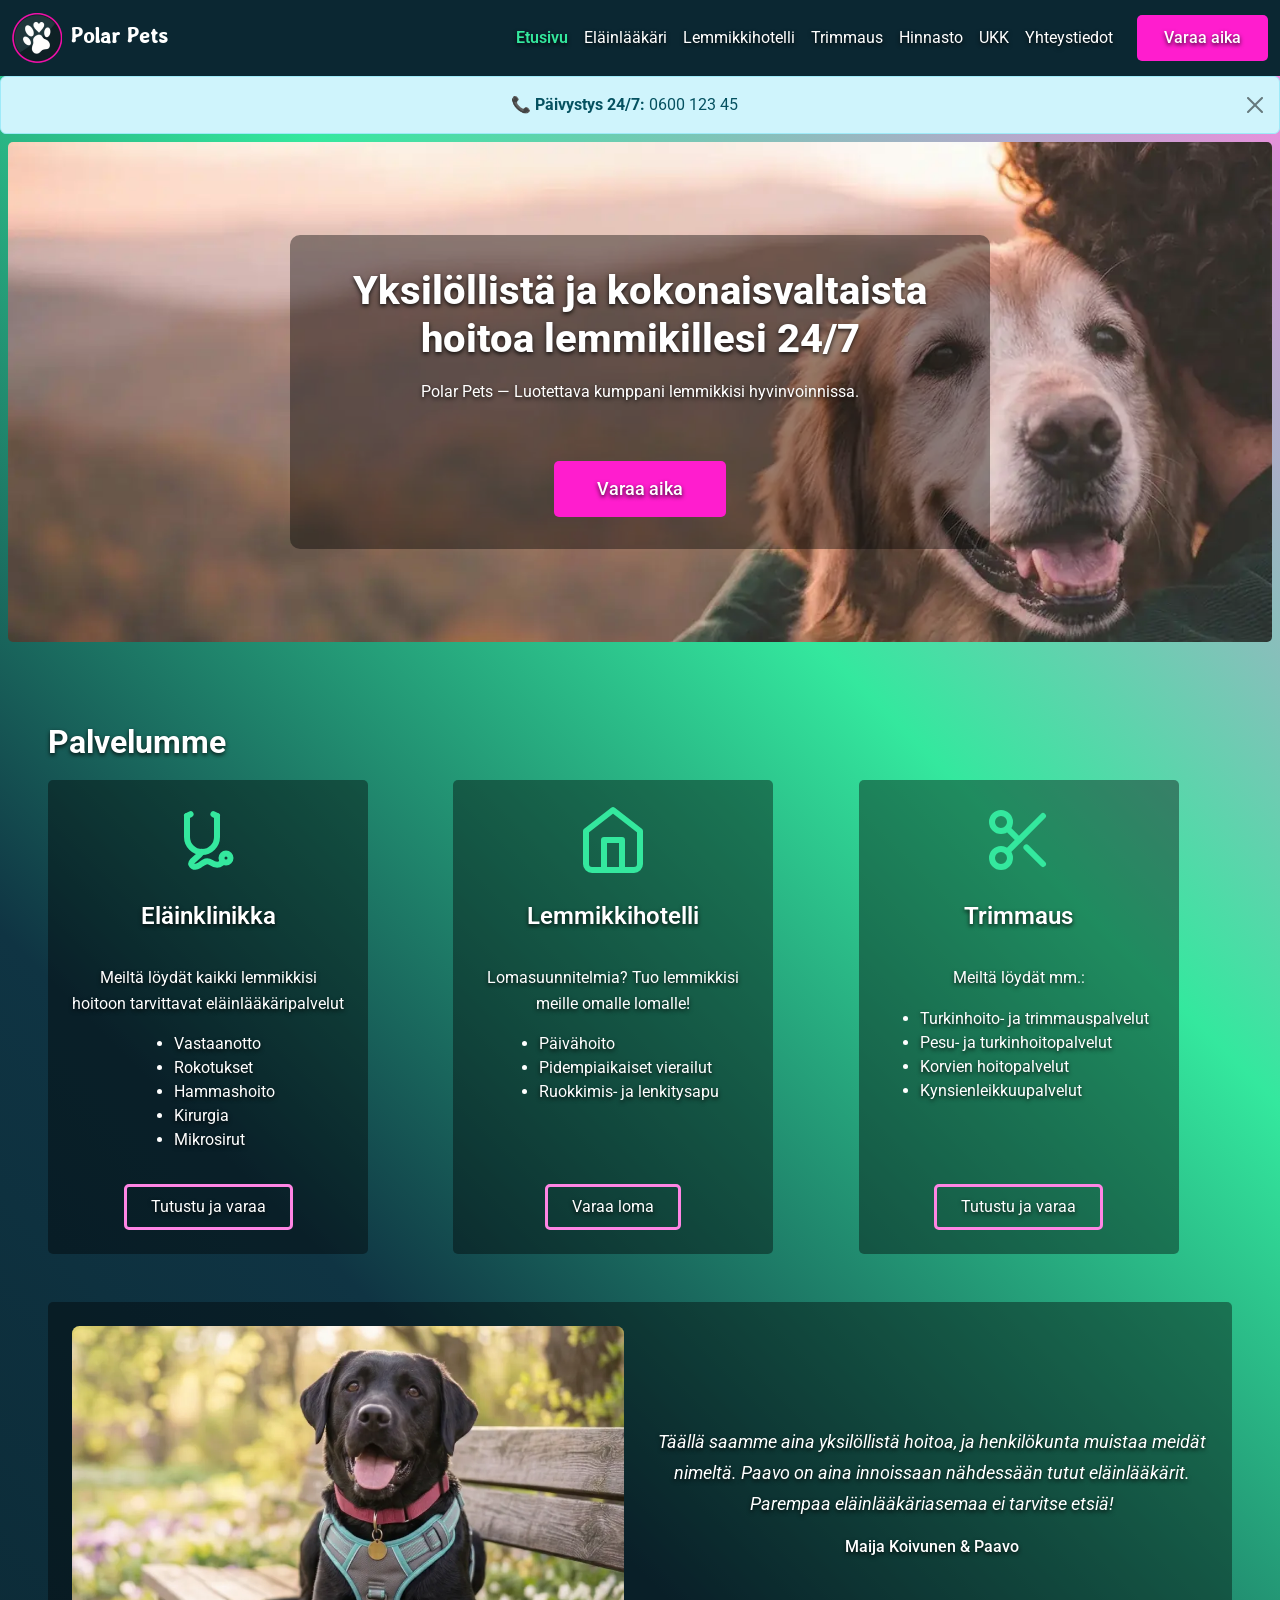
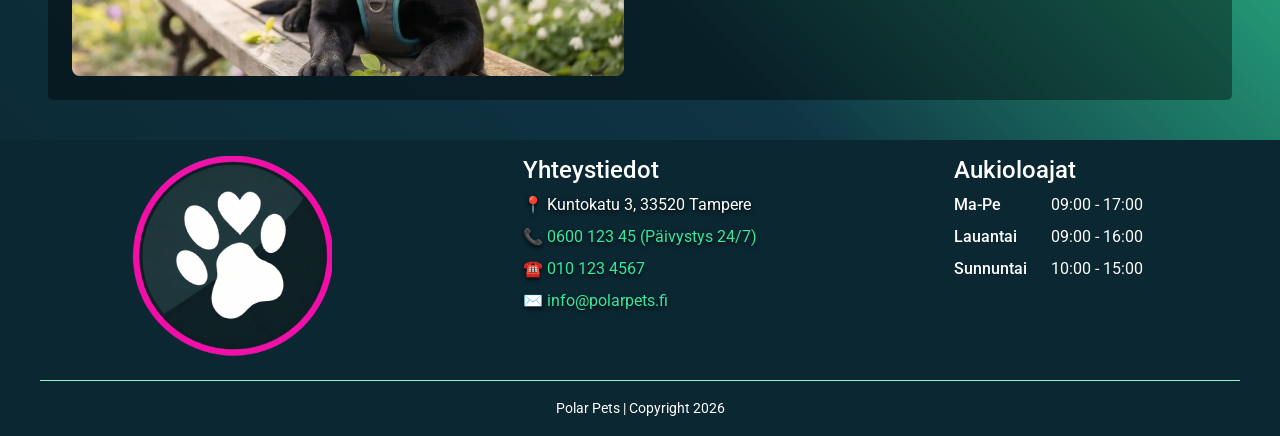
==== index.html @ c294c2eb "Logon huomioiva nav & isompi hero" ====
<!DOCTYPE html>
<html lang="fi">
<head>
    <meta charset="UTF-8">
    <meta name="viewport" content="width=device-width, initial-scale=1.0">
    <title>Polar Pets - Eläinklinikka ja -hoitola</title>
    <meta name="description" content="Polar Pets on eläinklinikka ja hoitola, joka tarjoaa 
    eläinlääkäripalveluja, lemmikkihotellin ja trimmauspalvelut. Meillä paras ystäväsi on hyvissä käsissä.">
    <link rel="icon" type="image/svg+xml" href="icons/favicon-32x32.png">
    <link rel="preconnect" href="https://fonts.googleapis.com">
    <link rel="preconnect" href="https://fonts.gstatic.com" crossorigin>
    <link href="https://fonts.googleapis.com/css2?family=Stylish&display=swap" rel="stylesheet">
    <link href="https://fonts.googleapis.com/css2?family=Roboto:ital,wght@0,100..900;1,100..900&display=swap" rel="stylesheet">
    <link href="https://cdn.jsdelivr.net/npm/bootstrap@5.3.8/dist/css/bootstrap.min.css"
        rel="stylesheet">
    <link rel="stylesheet" href="css/styles.css">
</head>
<body>
    
    <header class="bootstrap-zone">
        <nav class="navbar navbar-expand-lg navbar-dark">
            <div class="container-fluid">
                <a class="navbar-brand" href="index.html"><img src="images/polarlogo_100px.png" alt="Polar Pets pyöreä tassulogo.">Polar Pets</a>
                <a href="html/ajanvaraus.html" class="btn btn-primary d-lg-none ms-auto me-2">Varaa aika</a>
                <button class="navbar-toggler" type="button" data-bs-toggle="collapse" 
                        data-bs-target="#navbarNav" aria-controls="navbarNav" 
                        aria-expanded="false" aria-label="Toggle navigation">
                    <span class="navbar-toggler-icon"></span>
                </button>
                <div class="collapse navbar-collapse" id="navbarNav">
                    <ul class="navbar-nav ms-auto">
                        <li class="nav-item"><a class="nav-link active" href="index.html">Etusivu</a></li>
                        <li class="nav-item"><a class="nav-link" href="html/elainlaakari.html">Eläinlääkäri</a></li>
                        <li class="nav-item"><a class="nav-link" href="html/lemmikkihotelli.html">Lemmikkihotelli</a></li>
                        <li class="nav-item"><a class="nav-link" href="html/trimmaus.html">Trimmaus</a></li>
                        <li class="nav-item"><a class="nav-link" href="html/hinnasto.html">Hinnasto</a></li>
                        <li class="nav-item"><a class="nav-link" href="html/ukk.html">UKK</a></li>
                        <li class="nav-item"><a class="nav-link" href="html/yhteystiedot.html">Yhteystiedot</a></li>
                    </ul>
                </div>
                <a href="html/ajanvaraus.html" class="btn-primary d-none d-lg-inline-block ms-3">Varaa aika</a>
            </div>
        </nav>
        <div class="alert alert-info alert-dismissible fade show m-0 text-center" role="alert">
            <strong>📞 Päivystys 24/7:</strong> 0600 123 45<button type="button" class="btn-close" data-bs-dismiss="alert" aria-label="Close"></button>
        </div>
    </header>

    <div class="site-grid">
        <main class="content-area">

            <section class="hero-section">
                <div class="hero">
                    <img src="images/Etusivu_hero2.webp" alt="Ihminen halaamassa vanhaa kultaistanoutajaa. Taustalla on kukkulainen metsämaisema.">
                    <div class="hero-text">
                        <h1>Yksilöllistä ja kokonais&shy;valtaista hoitoa lemmikillesi 24/7</h1>
                        <p>Polar Pets — Luotettava kumppani lemmikkisi hyvinvoinnissa.</p>
                        <a href="html/ajanvaraus.html" class="btn-primary">Varaa aika</a>
                    </div>    
                </div>
            </section>
            

                <section class="content-box">
                    <h2>Palvelumme</h2>
                    <div class="layout-three">
                        <div class="index-card">
                            <svg class="icon" aria-hidden="true" viewBox="0 0 24 24" 
                            fill="none" stroke="currentColor" stroke-width="2" 
                            stroke-linecap="round" stroke-linejoin="round">
                            <path d="M5 4v7a5 5 0 0 0 10 0V4"/>
                            <line x1="5" y1="4" x2="6.2" y2="3.4"/>
                            <line x1="15" y1="4" x2="13.8" y2="3.4"/>
                            <path d="M10 16c-1.5 2-3 2.5-3.5 3.5s1 2 2.5 1 2.5-2 4-1 2.5 1 3.5.2"/>
                            <circle cx="18" cy="18" r="1.5"/>
                            </svg>
                            <h3>Eläinklinikka</h3>
                            <p>Meiltä löydät kaikki lemmikkisi hoitoon tarvittavat eläinlääkäripalvelut</p>
                                <ul>
                                    <li>Vastaanotto</li>
                                    <li>Rokotukset</li>
                                    <li>Hammashoito</li>
                                    <li>Kirurgia</li>
                                    <li>Mikrosirut</li>
                                </ul>
                            <a href="html/elainlaakari.html" class="btn-secondary">Tutustu ja varaa</a>
                        </div>

                        <div class="index-card">
                            <svg class="icon" aria-hidden="true" viewBox="0 0 24 24" 
                            fill="none" stroke="currentColor" stroke-width="2" 
                            stroke-linecap="round" stroke-linejoin="round" 
                            class="feather feather-home">
                            <path d="M3 9l9-7 9 7v11a2 2 0 0 1-2 2H5a2 2 0 0 1-2-2z"></path>
                            <polyline points="9 22 9 12 15 12 15 22"></polyline>
                            </svg>
                            <h3>Lemmikkihotelli</h3>
                            <p>Lomasuunnitelmia? Tuo lemmikkisi meille omalle lomalle!</p>
                                <ul>
                                    <li>Päivähoito</li>
                                    <li>Pidempiaikaiset vierailut</li>
                                    <li>Ruokkimis- ja lenkitysapu</li>
                                </ul>
                            <a href="html/lemmikkihotelli.html" class="btn-secondary">Varaa loma</a>
                        </div>

                        <div class="index-card">
                            <svg class="icon" aria-hidden="true" viewBox="0 0 24 24" 
                            fill="none" stroke="currentColor" stroke-width="2" 
                            stroke-linecap="round" stroke-linejoin="round" 
                            class="feather feather-scissors">
                            <circle cx="6" cy="6" r="3"></circle>
                            <circle cx="6" cy="18" r="3"></circle>
                            <line x1="20" y1="4" x2="8.12" y2="15.88"></line>
                            <line x1="14.47" y1="14.48" x2="20" y2="20"></line>
                            <line x1="8.12" y1="8.12" x2="12" y2="12"></line>
                            </svg>
                            <h3>Trimmaus</h3>
                            <p>Meiltä löydät mm.:</p>
                                <ul>
                                    <li>Turkinhoito- ja trimmauspalvelut</li>
                                    <li>Pesu- ja turkinhoitopalvelut</li>
                                    <li>Korvien hoitopalvelut</li>
                                    <li>Kynsienleikkuupalvelut</li>
                                </ul>
                            <a href="html/trimmaus.html" class="btn-secondary">Tutustu ja varaa</a>
                        </div>
                    </div>
                </section>

                <section class="testimonials">
                    <div class="testimonial-card layout-two">
                        <img src="images/Testimonial_cropped.webp" alt="">
                        <figure>
                            <blockquote>Täällä saamme aina yksilöllistä hoitoa, ja henkilökunta muistaa meidät nimeltä. Paavo 
                            on aina innoissaan nähdessään tutut eläinlääkärit. Parempaa eläinlääkäriasemaa ei tarvitse etsiä!</blockquote>
                            <figcaption>Maija Koivunen & Paavo</figcaption>
                        </figure>
                    </div>
                </section>
            
        </main>
    </div>

    <footer class="footer">
        <div class="footer-wrapper">
            <div class="footer-logo">
                <img src="images/polarlogo_200px.png" alt="Polar Pets pyöreä tassulogo">
            </div>
            <div class="footer-contact">
                <h4>Yhteystiedot</h4>
                <address>
                    <ul>
                        <li>📍 Kuntokatu 3, 33520 Tampere</li>
                        <li><a href="tel:+35860012345">📞 0600 123 45 (Päivystys 24/7)</a></li>
                        <li><a href="tel:+358101234567">☎️ 010 123 4567</a></li>
                        <li><a href="mailto:info@polarpets.fi">✉️ info@polarpets.fi</a></li>
                    </ul>
                </address>
            </div>
            <div class="footer-opening-hours">
                <h4>Aukioloajat</h4>
                    <dl>
                        <dt>Ma-Pe</dt>
                        <dd>09:00 - 17:00</dd>
                        <dt>Lauantai</dt>
                        <dd>09:00 - 16:00</dd>
                        <dt>Sunnuntai</dt>
                        <dd>10:00 - 15:00</dd>
                    </dl>
            </div>
            <div class="footer-copyright">
                <small>Polar Pets  |  Copyright 2026</small>
            </div>
        </div>
    </footer>
    <script src="https://cdn.jsdelivr.net/npm/bootstrap@5.3.8/dist/js/bootstrap.bundle.min.js"></script>
</body>
</html>
---- css/styles.css ----
/* -----------------------------------
   POLAR PETS - STYLE GUIDE
   Visual direction: Aurora-inspired, 
   professional, trustworthy
   ----------------------------------- */

/* TODO: lisää tarvittavia elementtejä tai luokkia, tarkistus, hienosäätö 
   VARMISTA: 360px kaikki pysyy kasassa! */


/* --- CSS RESET --- */
* {
    margin: 0;
    padding: 0;
    box-sizing: border-box;
}
body {
    font-family: "Roboto", Helvetica, Arial, sans-serif;
    color: var(--polar-white);
    background: linear-gradient(45deg, #0B2732 0%, #0F3443, #34E89E, #FF85E4 100%);
}
section {
    padding: 0.5rem;
    margin-bottom: 2rem;
}


/* --- CSS VARIABLES --- */
:root {
/* Color palette - Aurora inspired */
    --polar-white: #FFF;                /* Puhdas valkoinen tekstille */            
    --polar-primary: #0B2732;           /* 60% Tausta, sopii kaikkien kanssa. */
    --polar-secondary: #34E89E;         /* 30% Tausta, korostus, tekstinä primary päälle. */
    --polar-accent: #FF1DCE;            /* 10% Tausta, korostus, tekstinä primary päälle. */
/* Functional colors */
    --pets-shadow: rgba(0,0,0,0.8);     /* Varjo esim. tekstille */
    --pets-s-shadow: rgba(0,0,0,0.6);   /* Pehmeä varjo esim. hinnastoon */
    --pets-mask: rgba(0,0,0,0.4);       /* Pohja tekstille */
    --pets-s-glow: #91F3CA ;            /* Hienovarainen muutos, hover/activ/etc. */
    --pets-a-glow: #FF85E4 ;            /* Hienovarainen muutos, hover/activ/etc. */
}


/* --- TYPOGRAPHY --- Headings - Roboto ExtraBold/Bold/Medium for hierarchy */
h1, h2, h3, p, ul, li {
    text-shadow: 0 2px 4px var(--pets-shadow);
}
h1 {
    font-weight: 800;       /* ExtraBold */
    font-size: 2.5rem;      /* 40px */
    line-height: 1.2;
    margin-bottom: 1rem;
}
h2 {
    font-weight: 700;       /* Bold */
    font-size: 2rem;        /* 32px */
    line-height: 1.3;
    margin-top: 2rem;
    margin-bottom: 1rem;
}
h3 {
    font-weight: 600;       /* Medium */
    font-size: 1.5rem;      /* 24px */
    line-height: 1.4;
    margin-bottom: 0.5rem;
}
/* Body text - Roboto Regular for readability */
p {
    font-weight: 400;       /* Regular */
    font-size: 1rem;        /* 16px */
    line-height: 1.6;
    margin-bottom: 1rem;
}

ul {
    margin-bottom: 2rem;
}
a {
    color: var(--polar-secondary);
    text-decoration: none;
}


/* --- NAVBAR --- Ylikirjoitettu bootstrap */
header {
    position: sticky;
    top: 0;
    z-index: 1000;
}

.navbar {
    background-color: var(--polar-primary);
    position: relative;
}
/*.navbar::after {
    content: "";
    position: absolute;
    bottom: 0;
    left: 0;
    right: 0;
    height: 3px;
    background: linear-gradient(90deg, var(--polar-secondary) 0%, var(--pets-a-glow) 100%);
}*/
.navbar-brand {
    font-family: "Stylish", Helvetica, Arial, sans-serif;
    font-size: 1.5rem;
    font-weight: 600;
    font-style: normal;
    color: var(--polar-white) !important;
}
.navbar-brand img {
    height: 50px;
    width: auto;
    margin-right: 0.5rem;
}
.navbar-nav .nav-link {
    color: var(--polar-white) !important;
    transition: color 0.3s ease;
}
.navbar-nav .nav-link.active {
    color: var(--polar-secondary) !important;
    font-weight: 600;
}
.navbar-nav .nav-link:hover,
.navbar-nav .nav-link:focus {
    color: var(--pets-s-glow) !important;
}


/* --- UKK --- Ylikirjoitettu ja täydennetty bootstrap */
.accordion {
    margin-bottom: 3rem;
}
.accordion-item {
    background-color: transparent;
    border: none;
    margin-bottom: 0.5rem;
    max-width: 542px;
}
/* The clickable button/header */
.accordion-button {
    background: var(--pets-mask);
    color: var(--polar-white) !important;
    font-weight: 500;
    font-size: 1.125rem;
    padding: 1.25rem 3rem 1.25rem 1.5rem;
    border: none;
    border-radius: 5px;
    box-shadow: none !important;
    transition: all 0.3s ease;
}
.accordion-button.collapsed:hover {
    box-shadow: 0 0 15px var(--polar-secondary), 0 0 30px var(--pets-s-glow) !important;
}
.accordion-button:not(.collapsed) {
    background: var(--pets-mask);
    color: var(--polar-secondary) !important;
    border-radius: 5px 5px 0 0;
}
/* The arrow icon */
.accordion-button::after {
    filter: brightness(0) invert(1);
    transition: transform 0.3s ease;
}
.accordion-button:not(.collapsed)::after {
    filter: brightness(0) saturate(100%) invert(85%) sepia(35%) saturate(2061%) hue-rotate(100deg) brightness(96%) contrast(92%);  /* Makes arrow secondary color when open */
}
.accordion-body {
    background: var(--pets-mask);
    text-shadow: 0 2px 4px var(--pets-shadow);
    padding: 1.5rem;
    border-radius: 0 0 5px 5px;
    color: var(--polar-white);
    font-size: 1rem;
    line-height: 1.6;
}
.accordion-header {
    margin-top: 0 !important;
    margin-bottom: 0 !important;
}


/* --- BUTTONS --- */
.btn-primary,
.btn-secondary {
    display: inline-block;
    color: var(--polar-white);
    text-shadow: 0 2px 4px var(--pets-shadow);
    padding: 0.5rem 1.5rem;
    border-radius: 5px;
    cursor: pointer;
    width: fit-content;
}

/* Käytä CTA:han (Varaa aika) */
.btn-primary {
    background-color: var(--polar-accent);
    border: 3px solid transparent;
    font-weight: 500;
    transition: background-color 0.3s ease;
}
.btn-primary:hover,
.btn-primary:focus {
    background-color: var(--polar-accent);
    border: 3px solid var(--pets-a-glow);
    box-shadow: 0 0 15px var(--pets-a-glow), 0 0 30px var(--pets-a-glow);
}

/* Käytä toissijaisiin asioihin (Lue lisää, tms.) */
.btn-secondary {
    background-color: transparent;
    border: 3px solid var(--pets-a-glow);
    font-weight: 400;
    transition: all 0.3s ease;
}
.btn-secondary:hover,
.btn-secondary:focus {
    background-color: var(--polar-accent);
    box-shadow: 0 0 15px var(--pets-a-glow), 0 0 30px var(--pets-a-glow);
}


/* --- CARDS & INFO-BOX --- */
.service-card,
.index-card,
.testimonial-card,
.info-box {
    background: var(--pets-mask);
    border-radius: 5px;
    padding: 1.5rem;
}

.icon {
    height: 72px;
    width: auto;
    color: var(--polar-secondary);
}

/* Käytä: palveluiden esittely, henkilöprofiilit, käyttäjien suositukset, yms. */
.service-card {
    margin-bottom: 1.5rem;
    break-inside: avoid;                    /* Prevents card from splitting across columns */
    display: inline-block;
    width: 100%;
}
.service-card:hover,
.service-card:focus {
    box-shadow: 0 0 15px var(--pets-s-glow), 0 0 30px var(--pets-s-glow);
}

/* Käytä vain kotisivulla */
.index-card {
    max-width: 320px;
    display: flex;
    flex-direction: column;
    align-items: center;
    transition: all 0.3s ease;
}
.index-card:hover,
.index-card:focus {
    transform: scale(1.025);
    box-shadow: 0 0 15px var(--polar-secondary), 0 0 30px var(--pets-s-glow);    
}
.index-card h3 {
    text-align: center;
    padding: 1.5rem;
}
.index-card p {
    text-align: center;
}
.index-card .btn-primary,
.index-card .btn-secondary {
    margin-top: auto;
}

.testimonial-card {
    display: flex;
    flex-direction: column;
    align-items: center;
}
.testimonial-card img {
    width: 100%;
    height: clamp(200px, 30vw, 350px);
    object-fit: cover;
    border-radius: 7.5px;
}
.testimonial-card blockquote {
    font-size: 1.125rem;
    font-style: italic;
    text-shadow: 0 2px 4px var(--pets-shadow);
    line-height: 1.7;
    text-align: center;
    position: relative;
}
.testimonial-card figcaption {
    font-size: 1rem;
    font-weight: 500;
    text-shadow: 0 2px 4px var(--pets-shadow);
    text-align: center;
    margin-top: 0.5rem;
}

/* Vaihtoehto kortille. Korostettu tieto, aukioloajat, päivystystiedot, yms. */
.info-box {
    border-left: 4px solid var(--pets-a-glow);
    margin-bottom: 3rem;
    max-width: 600px;
}
.info-box p {
    margin-bottom: auto;
}
.info-box a {
    transition: all 0.3s ease;
    display: inline-block;              /* Necessary for transform to work */
}
.info-box a:hover,
.info-box a:focus {
    transform: scale(1.1);
}
.info-box ul {
    list-style: none;
    padding: 0;
    margin: 0;
}
.info-box ul li {
    margin-bottom: 0.5rem;
}
.info-box dl {
    text-shadow: 0 2px 4px var(--pets-shadow);
    margin: 0;
    display: grid;
    grid-template-columns: auto 1fr;
    gap: 0rem 1.5rem;
}
.info-box dt {
    font-weight: 500;
    text-align: left;
}
.info-box dd {
    text-align: left;
}
.info-box iframe {
    border: 3px solid var(--pets-s-glow);
    border-radius: 7.5px;
}


/* --- FORM --- */
/* Käytä: Yhteydenottolomake, ajanvarauspyyntö. Kentät selkeät ja helppolukuiset. */
.contact-form-container {
    background-color: var(--pets-mask);
    padding: 2rem;
    border: 2px solid var(--pets-a-glow);
    border-radius: 5px;
}
.form-group {
    margin-bottom: 1.5rem;
}
.form-group label {
    display: block;
    margin-bottom: 0.5rem;
    font-weight: 500;
}
.form-input {
    background-color: rgba(255, 255, 255, 0.1);
    width: 100%;
    padding: 0.75rem;
    border: 2px solid transparent;
    border-radius: 5px;
    font-size: 1rem;
    transition: border-color 0.3s ease, background-color 0.3s ease;
}
.form-input:focus,
.form-input:hover {
    outline: none;
    border-color: var(--polar-secondary);
    background-color: rgba(255, 255, 255, 0.15);
}
textarea.form-input {
    resize: vertical;
    min-height: 120px;
}
.form-input::placeholder {
    color: rgba(255, 255, 255, 0.5);
    opacity: 1;
}
.form-input:focus::placeholder {
    color: rgba(255, 255, 255, 0.3);
}


/* --- TABLE --- Hinnastoa varten */
table {
    table-layout: fixed;
    width: 90%;
    margin-bottom: 3rem;
    border-collapse: separate;
    border-spacing: 0;
    border-radius: 5px;
    overflow: hidden;
}
thead {
    background-color: var(--pets-shadow);
}
tbody tr:nth-child(odd) {                           /* 2n+1 ("odd"=parittomat) */
    background-color: var(--pets-mask);
    text-shadow: 0 2px 4px var(--pets-shadow);
}
tbody tr:nth-child(even) {                          /* 2n+1 ("even"=parilliset) */
    background-color: var(--pets-s-shadow);
    text-shadow: 0 2px 4px var(--pets-shadow);
}
caption {
    padding: 1rem;
    background: var(--pets-s-shadow);
    color: var(--polar-white);
    font-weight: 500;
    font-size: 1rem;
    text-shadow: 0 2px 4px var(--pets-shadow);
    caption-side: top;
}
th,
td {
    vertical-align: middle;
    padding: 1rem;
}
tr :nth-child(2) {
  text-align: center;
  width: 50%;
}


/* --- FOOTER --- */
/* Käytä samaa tummaa footeria vaalealla tekstillä kaikilla sivuillamme
   MUISTA laittaa <p class="footer", että teksti toimii kuten pitää. */
.footer {
    background-color: var(--polar-primary);
    padding: 1rem;
}
.footer-wrapper {
    display: grid;
    grid-template-columns: 1fr;
    grid-template-areas:
        "logo"
        "hours"
        "contact"
        "copyright";
    gap: 1.5rem;
    max-width: 1200px;
    margin: 0 auto;
    justify-items: center;
}

@media (min-width: 600px) {
    .footer-wrapper {
        grid-template-columns: 1fr 1fr;
        grid-template-areas:
            "logo logo"
            "contact hours"
            "copyright copyright";
    }
}
@media (min-width: 992px) {
    .footer-wrapper {
        grid-template-columns: 1fr 1fr 1fr;
        grid-template-areas:
            "logo contact hours"
            "copyright copyright copyright";
    }
}

.footer-logo {
    grid-area: logo;
}
.footer-contact {
    grid-area: contact;
}
.footer-opening-hours {
    grid-area: hours;
}
.footer-copyright {
    grid-area: copyright;
    text-align: center;
    padding-top: 1rem;
    position: relative;
    width: 100%;
}
.footer-copyright::before {
    content: "";
    position: absolute;
    top: 0;
    left: 50%;
    transform: translateX(-50%);
    width: clamp(344px, 100%, 1200px);
    height: 1px;
    background-color: var(--pets-s-glow);
}

.footer h3 {
    /*margin-top: 0;*/
    margin-bottom: 1rem;
}
.footer a {
    transition: all 0.3s ease;
    display: inline-block; /* Necessary for transform to work */
}
.footer a:hover,
.footer a:focus {
    transform: scale(1.1);
}
.footer ul {
    list-style: none;
    padding: 0;
    margin: 0;
}
.footer ul li {
    margin-bottom: 0.5rem;
}
.footer dl {
    margin: 0;
    display: grid;
    grid-template-columns: auto 1fr;    /* Label takes what it needs, time fills rest */
    gap: 0rem 1.5rem;                   /* vertical horizontal */
}
.footer dt {
    font-weight: 500;
    text-align: left;
}
.footer dd {
    text-align: left;
}


/* --- SITE-WIDE GRID LAYOUTS --- */

/* Page wrapper - contains everything except navbar */
.site-grid {
    display: grid;
    grid-template-columns: 1fr;
    gap: 2rem;
    max-width: 1200px;
    margin: 0 auto;
    /*padding: 2rem;*/
}

.content-box {
    justify-items: center;
}

/* --- LAYOUT TEMPLATES --- */

/* Hero Section - Centered single column */
.hero-section {
    width: 100vw;
    margin-left: calc(50% - 50vw);
    margin-top: 0;
    margin-bottom: 2rem;
}

.hero {
    display: grid;
    grid-template-columns: 1fr;
    justify-items: center;
    text-align: center;
    gap: 1.5rem;
    padding: 2rem 1rem;
    position: relative;
    border-radius: 5px;
    overflow: hidden;
    min-height: 400px;
}

.hero img {
    width: 100%;
    height: 100%;
    object-fit: cover;
    object-position: center 30%;
    position: absolute;
    top: 0;
    left: 0;
    z-index: 1;
}
.hero-text {
    position: relative;                 /* ← Changed from absolute */
    z-index: 2;                         /* ← Sits above image */
    text-align: center;
    width: 90%;                         /* More breathing room on mobile */
    background-color: var(--pets-mask);
    padding: 1.5rem 1rem;               /* Smaller padding on mobile */
    border-radius: 10px;
    max-width: 700px;
    margin: auto;                       /* Centers it vertically and horizontally */
}
.hero-text h1 {
    font-size: clamp(1.5rem, 4vw, 2.5rem);
}
.hero-text p {
    font-size: clamp(0.9rem, 2vw, 1rem);
}
.hero-text .btn-primary {
    margin-top: 1.5rem;
    font-size: 1rem;
}

@media (min-width: 768px) {
    .hero {
        min-height: 500px;
        padding: 3rem 1rem;
    }
    .hero-text {
        width: 80%;
        padding: 2rem 1.5rem;
    }
    .hero-text .btn-primary {
        margin-top: 2.5rem;
        padding: 0.75rem 2.5rem;
        font-size: 1.1rem;
    }
}

/* Two Column */
.layout-two {
    display: grid;
    grid-template-columns: 1fr;
    gap: 2rem;
}

@media (min-width: 768px) {
    .layout-two {
        grid-template-columns: 1fr 1fr;
    }
}

/* Two Column - Masonry style */
.layout-two-masonry {
    column-count: 1;
    column-gap: 2rem;
}

@media (min-width: 768px) {
    .layout-two-masonry {
        column-count: 2;
    }
}

/* Three Column - Equal widths (service cards) */
.layout-three {
    display: grid;
    grid-template-columns: 1fr;
    gap: 2rem;
}

@media (min-width: 768px) {
    .layout-three {
        grid-template-columns: repeat(2, 1fr);
    }
}

@media (min-width: 992px) {
    .layout-three {
        grid-template-columns: repeat(3, 1fr);
    }
}

/* Four Column */
.layout-four {
    display: grid;
    grid-template-columns: 1fr;
    gap: 1.5rem;
}

@media (min-width: 460px) {
    .layout-four {
        grid-template-columns: repeat(2, 1fr);
    }
}

@media (min-width: 1200px) {
    .layout-four {
        grid-template-columns: repeat(4, 1fr);
    }
}
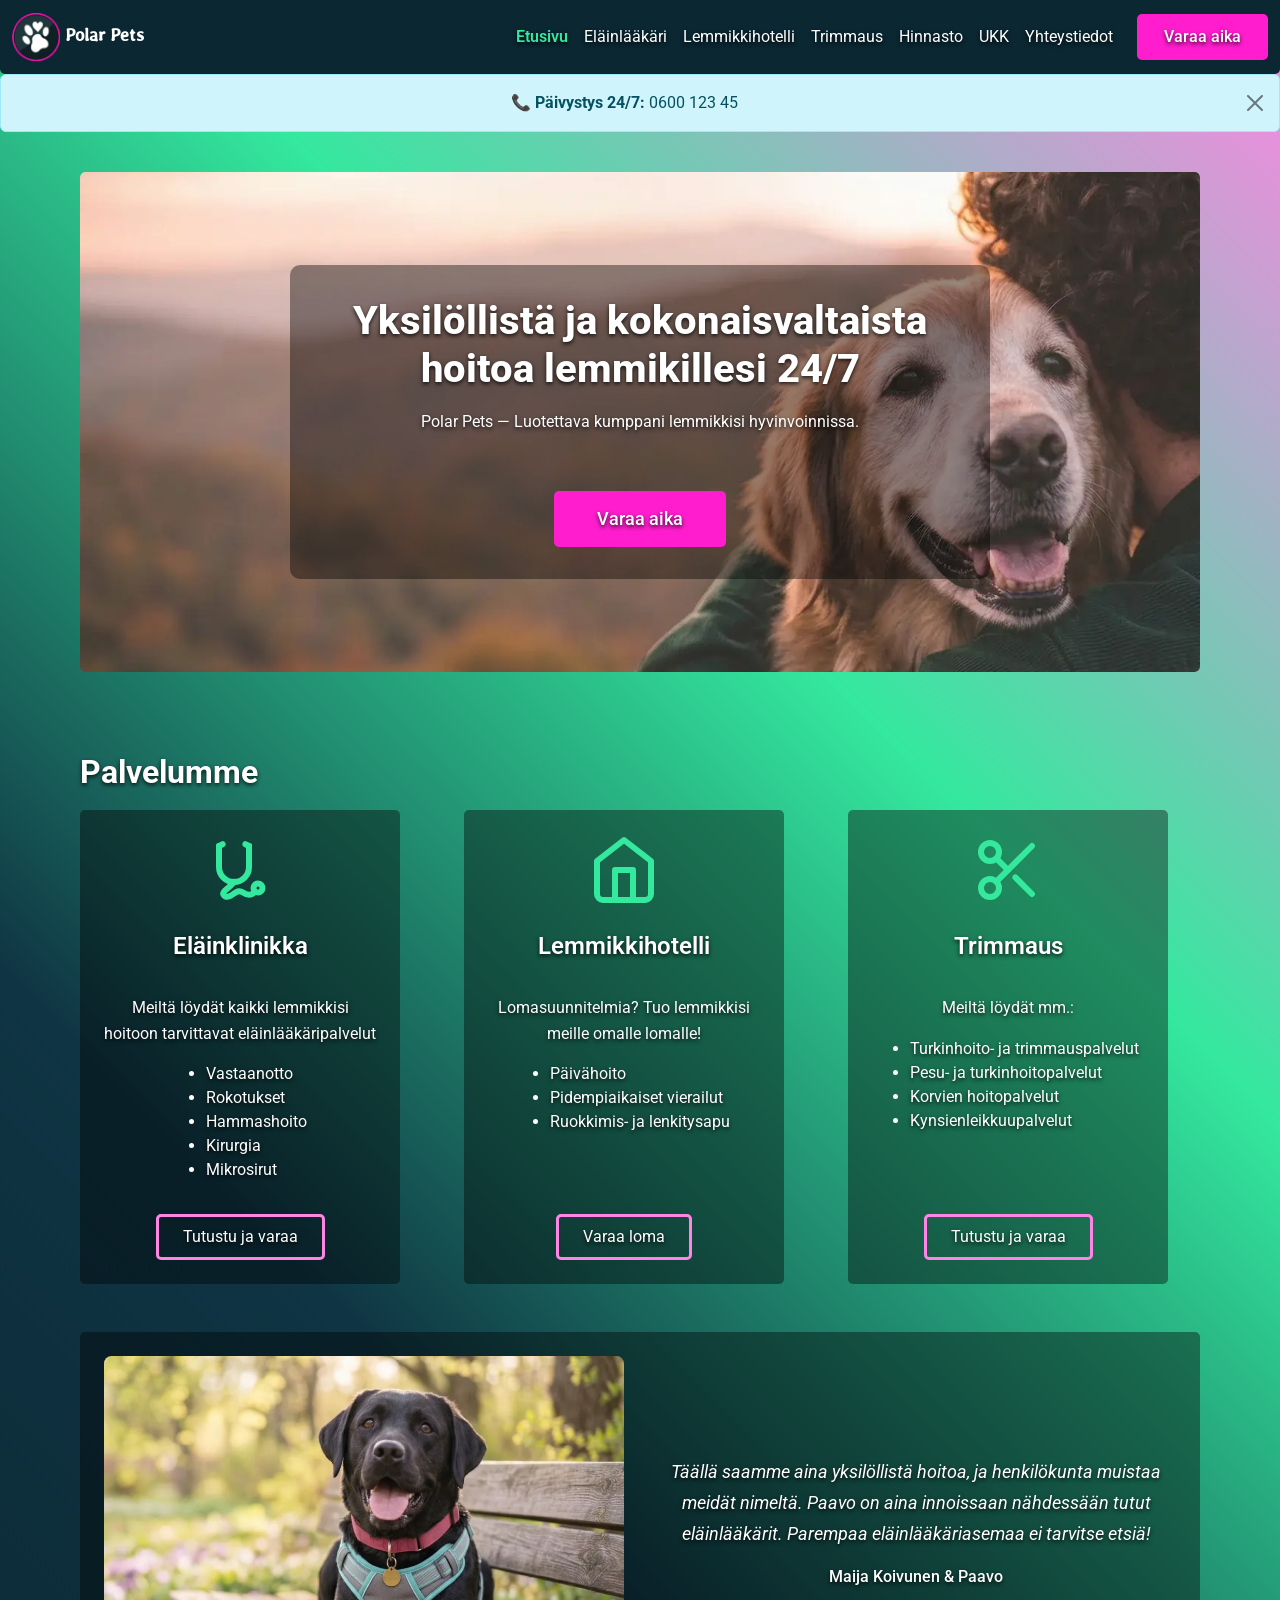
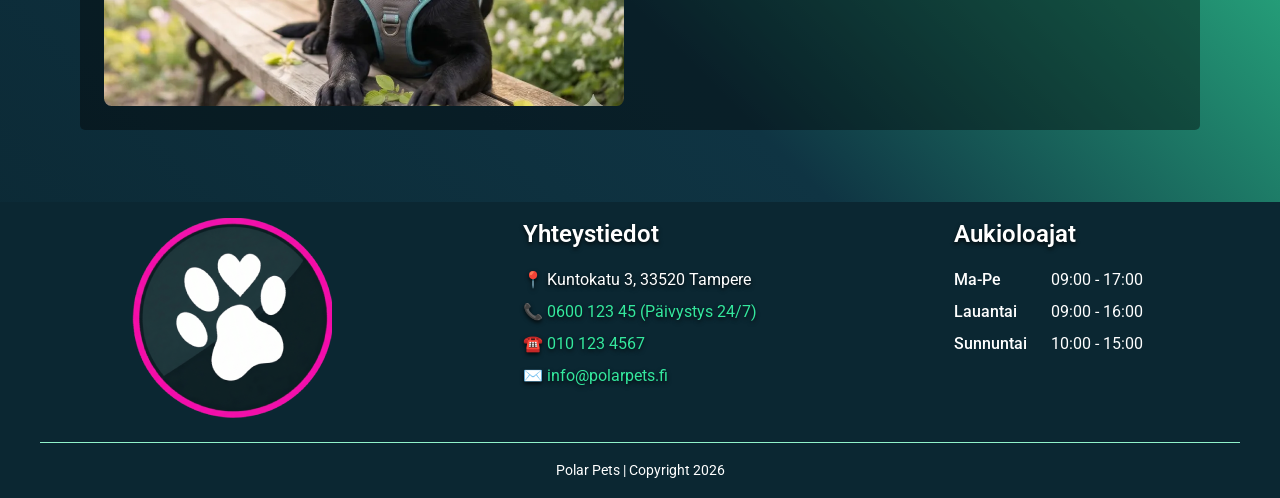
==== commit 9f538292: "trimmaus.html sisältöä, footer h4 pois, logo50px" ====
--- a/index.html
+++ b/index.html
@@ -18,9 +18,10 @@
 <body>
     
     <header class="bootstrap-zone">
-        <nav class="navbar navbar-expand-lg navbar-dark">
+        <nav class="navbar navbar-expand-lg navbar-dark" 
+        style="background-color: var(--polar-primary); border-radius: 0px 0px 5px 5px;">
             <div class="container-fluid">
-                <a class="navbar-brand" href="index.html"><img src="images/polarlogo_100px.png" alt="Polar Pets pyöreä tassulogo.">Polar Pets</a>
+                <a class="navbar-brand" href="index.html"><img src="images/polarlogo_50px.png" alt="Polar Pets pyöreä tassulogo."> Polar Pets</a>
                 <a href="html/ajanvaraus.html" class="btn btn-primary d-lg-none ms-auto me-2">Varaa aika</a>
                 <button class="navbar-toggler" type="button" data-bs-toggle="collapse" 
                         data-bs-target="#navbarNav" aria-controls="navbarNav" 
@@ -148,7 +149,7 @@
                 <img src="images/polarlogo_200px.png" alt="Polar Pets pyöreä tassulogo">
             </div>
             <div class="footer-contact">
-                <h4>Yhteystiedot</h4>
+                <h3>Yhteystiedot</h3>
                 <address>
                     <ul>
                         <li>📍 Kuntokatu 3, 33520 Tampere</li>
@@ -159,7 +160,7 @@
                 </address>
             </div>
             <div class="footer-opening-hours">
-                <h4>Aukioloajat</h4>
+                <h3>Aukioloajat</h3>
                     <dl>
                         <dt>Ma-Pe</dt>
                         <dd>09:00 - 17:00</dd>
--- a/css/styles.css
+++ b/css/styles.css
@@ -88,30 +88,17 @@
     z-index: 1000;
 }
 
-.navbar {
-    background-color: var(--polar-primary);
-    position: relative;
-}
-/*.navbar::after {
-    content: "";
-    position: absolute;
-    bottom: 0;
-    left: 0;
-    right: 0;
-    height: 3px;
-    background: linear-gradient(90deg, var(--polar-secondary) 0%, var(--pets-a-glow) 100%);
-}*/
 .navbar-brand {
     font-family: "Stylish", Helvetica, Arial, sans-serif;
-    font-size: 1.5rem;
     font-weight: 600;
     font-style: normal;
     color: var(--polar-white) !important;
 }
 .navbar-brand img {
-    height: 50px;
+    height: 48px;
     width: auto;
-    margin-right: 0.5rem;
+    /*margin-right: 0.5rem;
+    vertical-align; middle;*/
 }
 .navbar-nav .nav-link {
     color: var(--polar-white) !important;
@@ -309,6 +296,11 @@
 .info-box p {
     margin-bottom: auto;
 }
+
+.info-box strong{
+    color: var(--pets-s-glow);
+}
+
 .info-box a {
     transition: all 0.3s ease;
     display: inline-block;              /* Necessary for transform to work */
@@ -497,7 +489,7 @@
 }
 
 .footer h3 {
-    /*margin-top: 0;*/
+    margin-top: 0;
     margin-bottom: 1rem;
 }
 .footer a {
@@ -540,7 +532,7 @@
     gap: 2rem;
     max-width: 1200px;
     margin: 0 auto;
-    /*padding: 2rem;*/
+    padding: 2rem;
 }
 
 .content-box {
@@ -550,13 +542,6 @@
 /* --- LAYOUT TEMPLATES --- */
 
 /* Hero Section - Centered single column */
-.hero-section {
-    width: 100vw;
-    margin-left: calc(50% - 50vw);
-    margin-top: 0;
-    margin-bottom: 2rem;
-}
-
 .hero {
     display: grid;
     grid-template-columns: 1fr;
@@ -567,15 +552,17 @@
     position: relative;
     border-radius: 5px;
     overflow: hidden;
-    min-height: 400px;
-}
-
+    min-height: 400px;                  /* ← CRITICAL: Ensures container is tall enough */
+    /*width: 100vw;
+    margin-left: calc(50% - 50vw);*/
+}
 .hero img {
     width: 100%;
     height: 100%;
     object-fit: cover;
     object-position: center 30%;
-    position: absolute;
+    border-radius: 5px;
+    position: absolute;                 /* ← Image becomes background */
     top: 0;
     left: 0;
     z-index: 1;
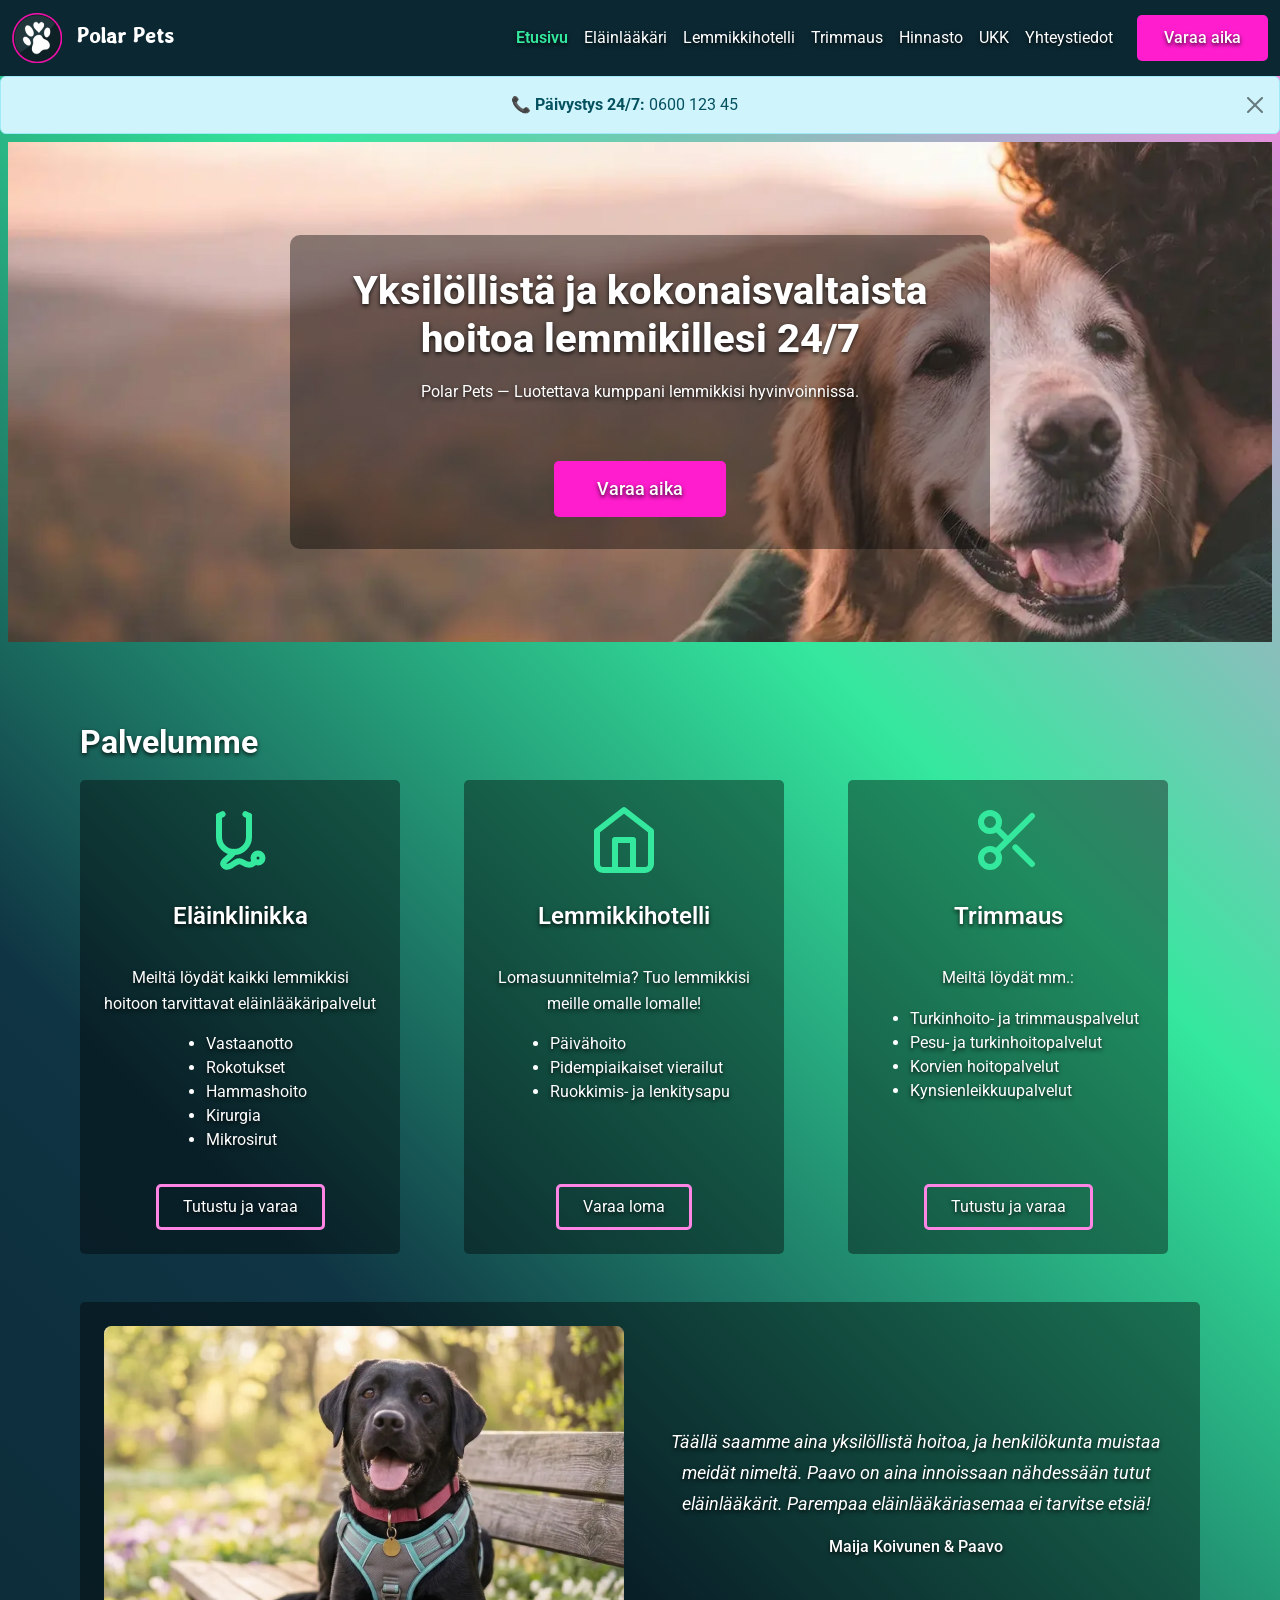
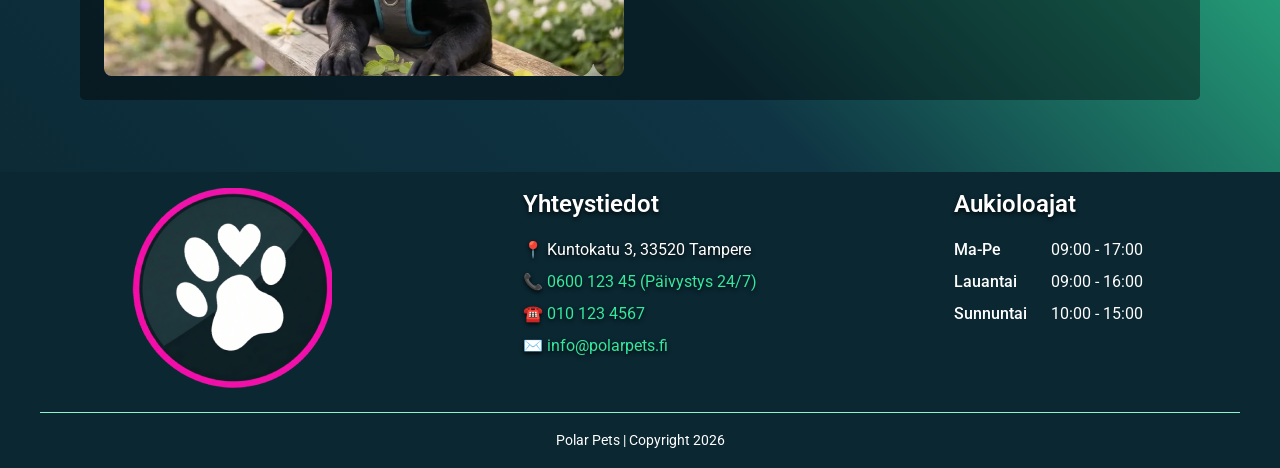
==== commit a592e73e: "Hoidettu index.html merge conflict (logo 100px -> 50px)" ====
--- a/index.html
+++ b/index.html
@@ -18,8 +18,7 @@
 <body>
     
     <header class="bootstrap-zone">
-        <nav class="navbar navbar-expand-lg navbar-dark" 
-        style="background-color: var(--polar-primary); border-radius: 0px 0px 5px 5px;">
+        <nav class="navbar navbar-expand-lg navbar-dark">
             <div class="container-fluid">
                 <a class="navbar-brand" href="index.html"><img src="images/polarlogo_50px.png" alt="Polar Pets pyöreä tassulogo."> Polar Pets</a>
                 <a href="html/ajanvaraus.html" class="btn btn-primary d-lg-none ms-auto me-2">Varaa aika</a>
--- a/css/styles.css
+++ b/css/styles.css
@@ -88,17 +88,30 @@
     z-index: 1000;
 }
 
+.navbar {
+    background-color: var(--polar-primary);
+    position: relative;
+}
+/*.navbar::after {
+    content: "";
+    position: absolute;
+    bottom: 0;
+    left: 0;
+    right: 0;
+    height: 3px;
+    background: linear-gradient(90deg, var(--polar-secondary) 0%, var(--pets-a-glow) 100%);
+}*/
 .navbar-brand {
     font-family: "Stylish", Helvetica, Arial, sans-serif;
+    font-size: 1.5rem;
     font-weight: 600;
     font-style: normal;
     color: var(--polar-white) !important;
 }
 .navbar-brand img {
-    height: 48px;
+    height: 50px;
     width: auto;
-    /*margin-right: 0.5rem;
-    vertical-align; middle;*/
+    margin-right: 0.5rem;
 }
 .navbar-nav .nav-link {
     color: var(--polar-white) !important;
@@ -489,7 +502,7 @@
 }
 
 .footer h3 {
-    margin-top: 0;
+    /*margin-top: 0;*/
     margin-bottom: 1rem;
 }
 .footer a {
@@ -532,7 +545,7 @@
     gap: 2rem;
     max-width: 1200px;
     margin: 0 auto;
-    padding: 2rem;
+    padding: 0 2rem 2rem;
 }
 
 .content-box {
@@ -542,6 +555,12 @@
 /* --- LAYOUT TEMPLATES --- */
 
 /* Hero Section - Centered single column */
+.hero-section {
+    width: 100vw;
+    margin-left: calc(50% - 50vw);
+    margin-top: 0;
+    margin-bottom: 2rem;
+}
 .hero {
     display: grid;
     grid-template-columns: 1fr;
@@ -550,19 +569,16 @@
     gap: 1.5rem;
     padding: 2rem 1rem;
     position: relative;
-    border-radius: 5px;
     overflow: hidden;
-    min-height: 400px;                  /* ← CRITICAL: Ensures container is tall enough */
-    /*width: 100vw;
-    margin-left: calc(50% - 50vw);*/
-}
+    min-height: 400px;
+}
+
 .hero img {
     width: 100%;
     height: 100%;
     object-fit: cover;
     object-position: center 30%;
-    border-radius: 5px;
-    position: absolute;                 /* ← Image becomes background */
+    position: absolute;
     top: 0;
     left: 0;
     z-index: 1;
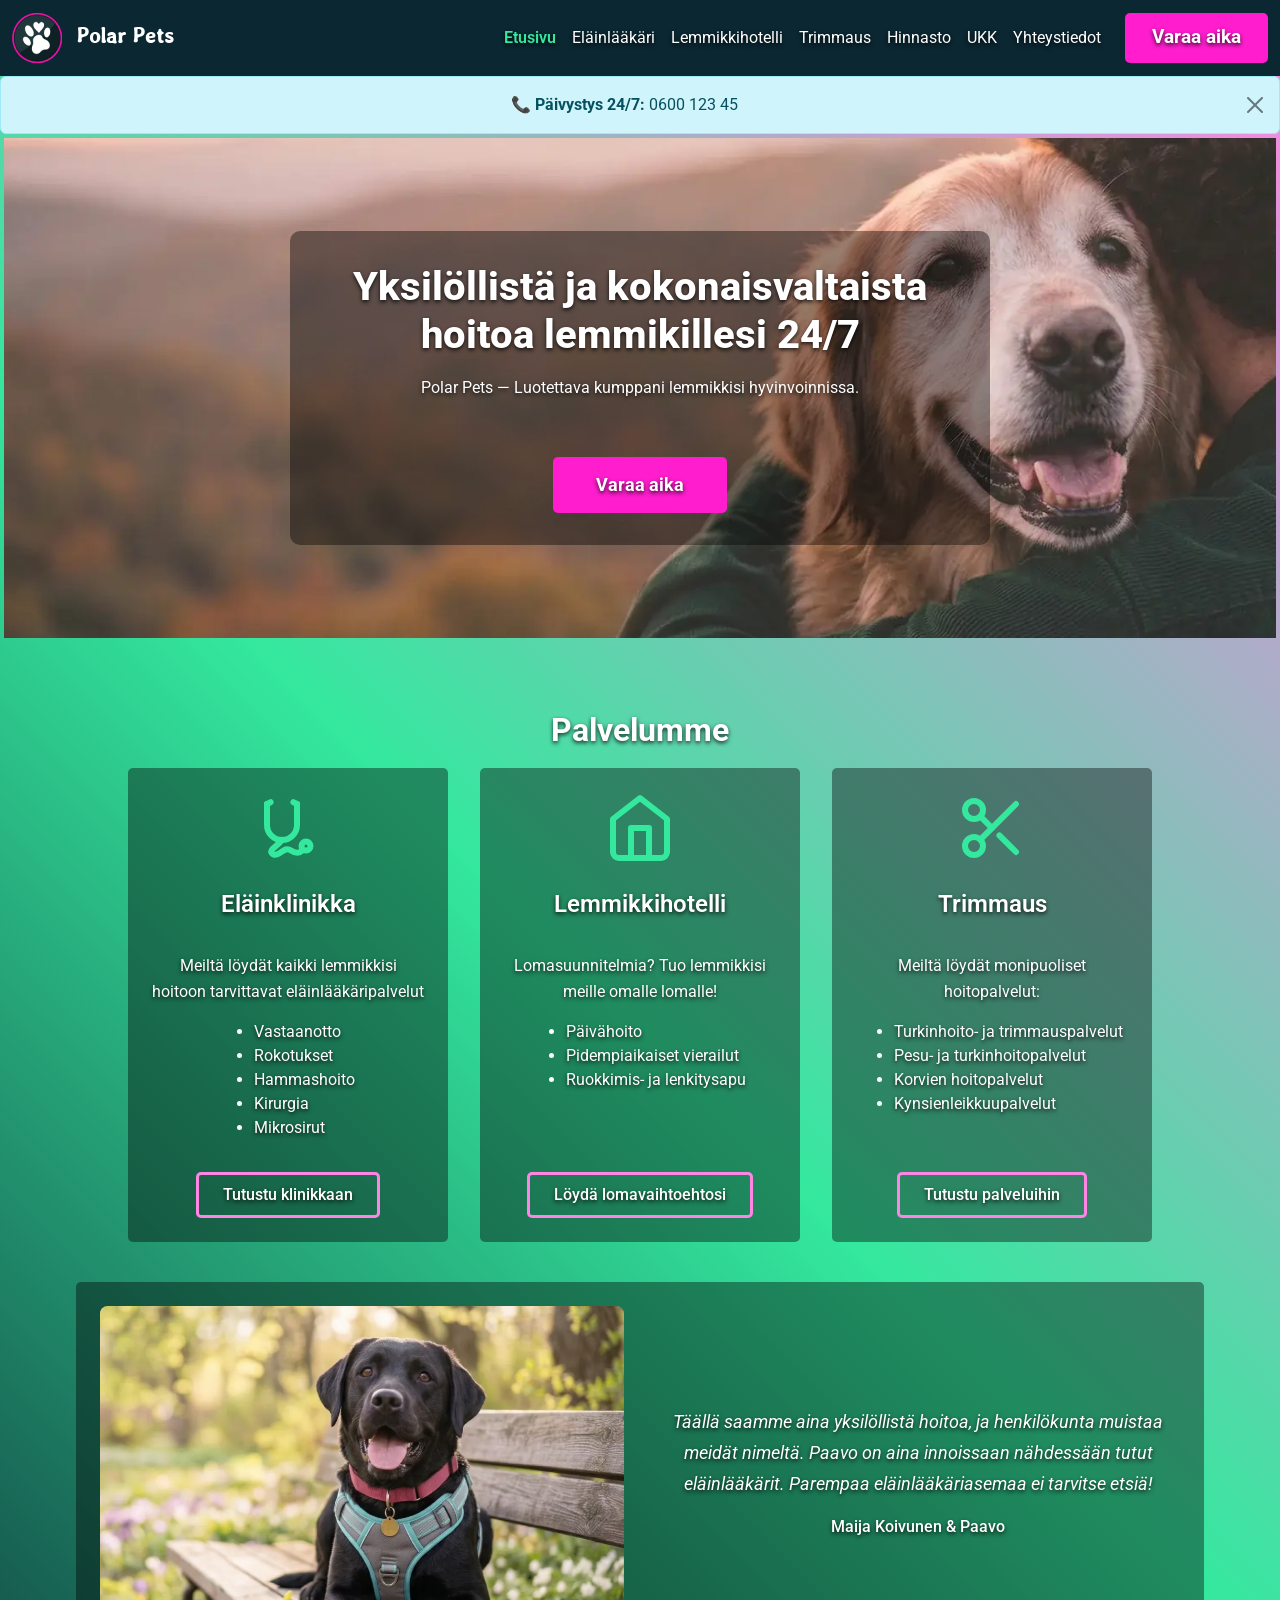
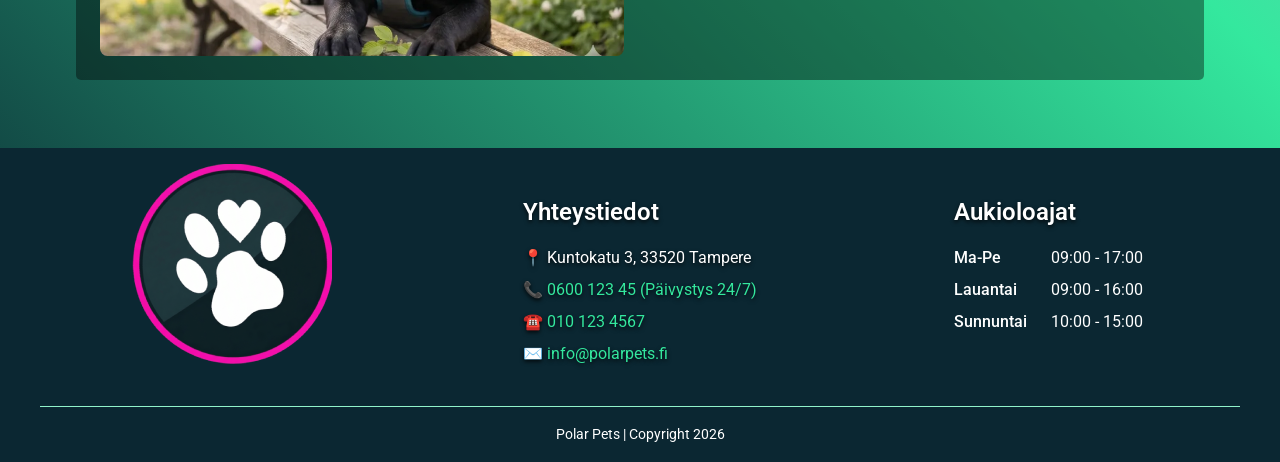
==== commit 06be7851: "Trimmaus-sisältökuvat ja introjen erotus." ====
--- a/index.html
+++ b/index.html
@@ -3,7 +3,7 @@
 <head>
     <meta charset="UTF-8">
     <meta name="viewport" content="width=device-width, initial-scale=1.0">
-    <title>Polar Pets - Eläinklinikka ja -hoitola</title>
+    <title>Polar Pets - Eläinklinikka ja -hoitola Tampereella</title>
     <meta name="description" content="Polar Pets on eläinklinikka ja hoitola, joka tarjoaa 
     eläinlääkäripalveluja, lemmikkihotellin ja trimmauspalvelut. Meillä paras ystäväsi on hyvissä käsissä.">
     <link rel="icon" type="image/svg+xml" href="icons/favicon-32x32.png">
@@ -83,7 +83,7 @@
                                     <li>Kirurgia</li>
                                     <li>Mikrosirut</li>
                                 </ul>
-                            <a href="html/elainlaakari.html" class="btn-secondary">Tutustu ja varaa</a>
+                            <a href="html/elainlaakari.html" class="btn-secondary">Tutustu klinikkaan</a>
                         </div>
 
                         <div class="index-card">
@@ -101,7 +101,7 @@
                                     <li>Pidempiaikaiset vierailut</li>
                                     <li>Ruokkimis- ja lenkitysapu</li>
                                 </ul>
-                            <a href="html/lemmikkihotelli.html" class="btn-secondary">Varaa loma</a>
+                            <a href="html/lemmikkihotelli.html" class="btn-secondary">Löydä lomavaihtoehtosi</a>
                         </div>
 
                         <div class="index-card">
@@ -116,14 +116,14 @@
                             <line x1="8.12" y1="8.12" x2="12" y2="12"></line>
                             </svg>
                             <h3>Trimmaus</h3>
-                            <p>Meiltä löydät mm.:</p>
+                            <p>Meiltä löydät monipuoliset hoitopalvelut:</p>
                                 <ul>
                                     <li>Turkinhoito- ja trimmauspalvelut</li>
                                     <li>Pesu- ja turkinhoitopalvelut</li>
                                     <li>Korvien hoitopalvelut</li>
                                     <li>Kynsienleikkuupalvelut</li>
                                 </ul>
-                            <a href="html/trimmaus.html" class="btn-secondary">Tutustu ja varaa</a>
+                            <a href="html/trimmaus.html" class="btn-secondary">Tutustu palveluihin</a>
                         </div>
                     </div>
                 </section>
--- a/css/styles.css
+++ b/css/styles.css
@@ -14,24 +14,15 @@
     padding: 0;
     box-sizing: border-box;
 }
-body {
-    font-family: "Roboto", Helvetica, Arial, sans-serif;
-    color: var(--polar-white);
-    background: linear-gradient(45deg, #0B2732 0%, #0F3443, #34E89E, #FF85E4 100%);
-}
-section {
-    padding: 0.5rem;
-    margin-bottom: 2rem;
-}
 
 
 /* --- CSS VARIABLES --- */
 :root {
 /* Color palette - Aurora inspired */
     --polar-white: #FFF;                /* Puhdas valkoinen tekstille */            
-    --polar-primary: #0B2732;           /* 60% Tausta, sopii kaikkien kanssa. */
+    --polar-primary: #0B2732;           /* Tausta, sopii kaikkien kanssa. */
     --polar-secondary: #34E89E;         /* 30% Tausta, korostus, tekstinä primary päälle. */
-    --polar-accent: #FF1DCE;            /* 10% Tausta, korostus, tekstinä primary päälle. */
+    --polar-accent: #FF1DCE;            /* 10% Tausta, CTA, tekstinä primary päälle. */
 /* Functional colors */
     --pets-shadow: rgba(0,0,0,0.8);     /* Varjo esim. tekstille */
     --pets-s-shadow: rgba(0,0,0,0.6);   /* Pehmeä varjo esim. hinnastoon */
@@ -40,6 +31,16 @@
     --pets-a-glow: #FF85E4 ;            /* Hienovarainen muutos, hover/activ/etc. */
 }
 
+body {
+    font-family: "Roboto", Helvetica, Arial, sans-serif;
+    color: var(--polar-white);
+    background: linear-gradient(45deg, var(--polar-primary) 0%, var(--polar-secondary), 
+    var(--pets-a-glow) 100%);
+}
+section {
+    padding: 0.25rem;
+    margin-bottom: 2rem;
+}
 
 /* --- TYPOGRAPHY --- Headings - Roboto ExtraBold/Bold/Medium for hierarchy */
 h1, h2, h3, p, ul, li {
@@ -92,15 +93,6 @@
     background-color: var(--polar-primary);
     position: relative;
 }
-/*.navbar::after {
-    content: "";
-    position: absolute;
-    bottom: 0;
-    left: 0;
-    right: 0;
-    height: 3px;
-    background: linear-gradient(90deg, var(--polar-secondary) 0%, var(--pets-a-glow) 100%);
-}*/
 .navbar-brand {
     font-family: "Stylish", Helvetica, Arial, sans-serif;
     font-size: 1.5rem;
@@ -196,7 +188,8 @@
 .btn-primary {
     background-color: var(--polar-accent);
     border: 3px solid transparent;
-    font-weight: 500;
+    font-size: 18.5px;  /*testing if this passes WebAim's wave*/
+    font-weight: bold;   /*WebAim daily scan limit exceeded. Hopefully this passes the test tomorrow*/
     transition: background-color 0.3s ease;
 }
 .btn-primary:hover,
@@ -210,7 +203,7 @@
 .btn-secondary {
     background-color: transparent;
     border: 3px solid var(--pets-a-glow);
-    font-weight: 400;
+    font-weight: 500;
     transition: all 0.3s ease;
 }
 .btn-secondary:hover,
@@ -224,7 +217,8 @@
 .service-card,
 .index-card,
 .testimonial-card,
-.info-box {
+.info-box,
+.intro {
     background: var(--pets-mask);
     border-radius: 5px;
     padding: 1.5rem;
@@ -246,6 +240,13 @@
 .service-card:hover,
 .service-card:focus {
     box-shadow: 0 0 15px var(--pets-s-glow), 0 0 30px var(--pets-s-glow);
+}
+
+.card-image-wrapper{
+    width: 100%;
+    height: clamp(200px, 30vw, 350px);
+    object-fit: cover;
+    border-radius: 7.5px;
 }
 
 /* Käytä vain kotisivulla */
@@ -280,7 +281,7 @@
 }
 .testimonial-card img {
     width: 100%;
-    height: clamp(200px, 30vw, 350px);
+    height: clamp(200px, 55vw, 350px);
     object-fit: cover;
     border-radius: 7.5px;
 }
@@ -349,13 +350,16 @@
     border-radius: 7.5px;
 }
 
+.intro {
+    text-align: center;
+}
 
 /* --- FORM --- */
 /* Käytä: Yhteydenottolomake, ajanvarauspyyntö. Kentät selkeät ja helppolukuiset. */
 .contact-form-container {
     background-color: var(--pets-mask);
     padding: 2rem;
-    border: 2px solid var(--pets-a-glow);
+    border: 4px solid var(--pets-a-glow);
     border-radius: 5px;
 }
 .form-group {
@@ -365,6 +369,7 @@
     display: block;
     margin-bottom: 0.5rem;
     font-weight: 500;
+    text-shadow: 0 2px 4px var(--pets-shadow);
 }
 .form-input {
     background-color: rgba(255, 255, 255, 0.1);
@@ -373,6 +378,7 @@
     border: 2px solid transparent;
     border-radius: 5px;
     font-size: 1rem;
+    color: var(--polar-white);
     transition: border-color 0.3s ease, background-color 0.3s ease;
 }
 .form-input:focus,
@@ -401,11 +407,12 @@
     margin-bottom: 3rem;
     border-collapse: separate;
     border-spacing: 0;
-    border-radius: 5px;
+    border-radius: 0 0 5px 5px;
     overflow: hidden;
 }
 thead {
     background-color: var(--pets-shadow);
+    color: var(--pets-a-glow);
 }
 tbody tr:nth-child(odd) {                           /* 2n+1 ("odd"=parittomat) */
     background-color: var(--pets-mask);
@@ -422,6 +429,8 @@
     font-weight: 500;
     font-size: 1rem;
     text-shadow: 0 2px 4px var(--pets-shadow);
+    text-align: center;
+    border-radius: 5px 5px 0 0;
     caption-side: top;
 }
 th,
@@ -502,8 +511,12 @@
 }
 
 .footer h3 {
-    /*margin-top: 0;*/
     margin-bottom: 1rem;
+}
+@media (min-width: 600px) {
+    .footer h3 {
+    padding-top: 2rem;
+    }
 }
 .footer a {
     transition: all 0.3s ease;
@@ -549,6 +562,7 @@
 }
 
 .content-box {
+    display: grid;
     justify-items: center;
 }
 
@@ -577,7 +591,7 @@
     width: 100%;
     height: 100%;
     object-fit: cover;
-    object-position: center 30%;
+    object-position: center 75%;
     position: absolute;
     top: 0;
     left: 0;
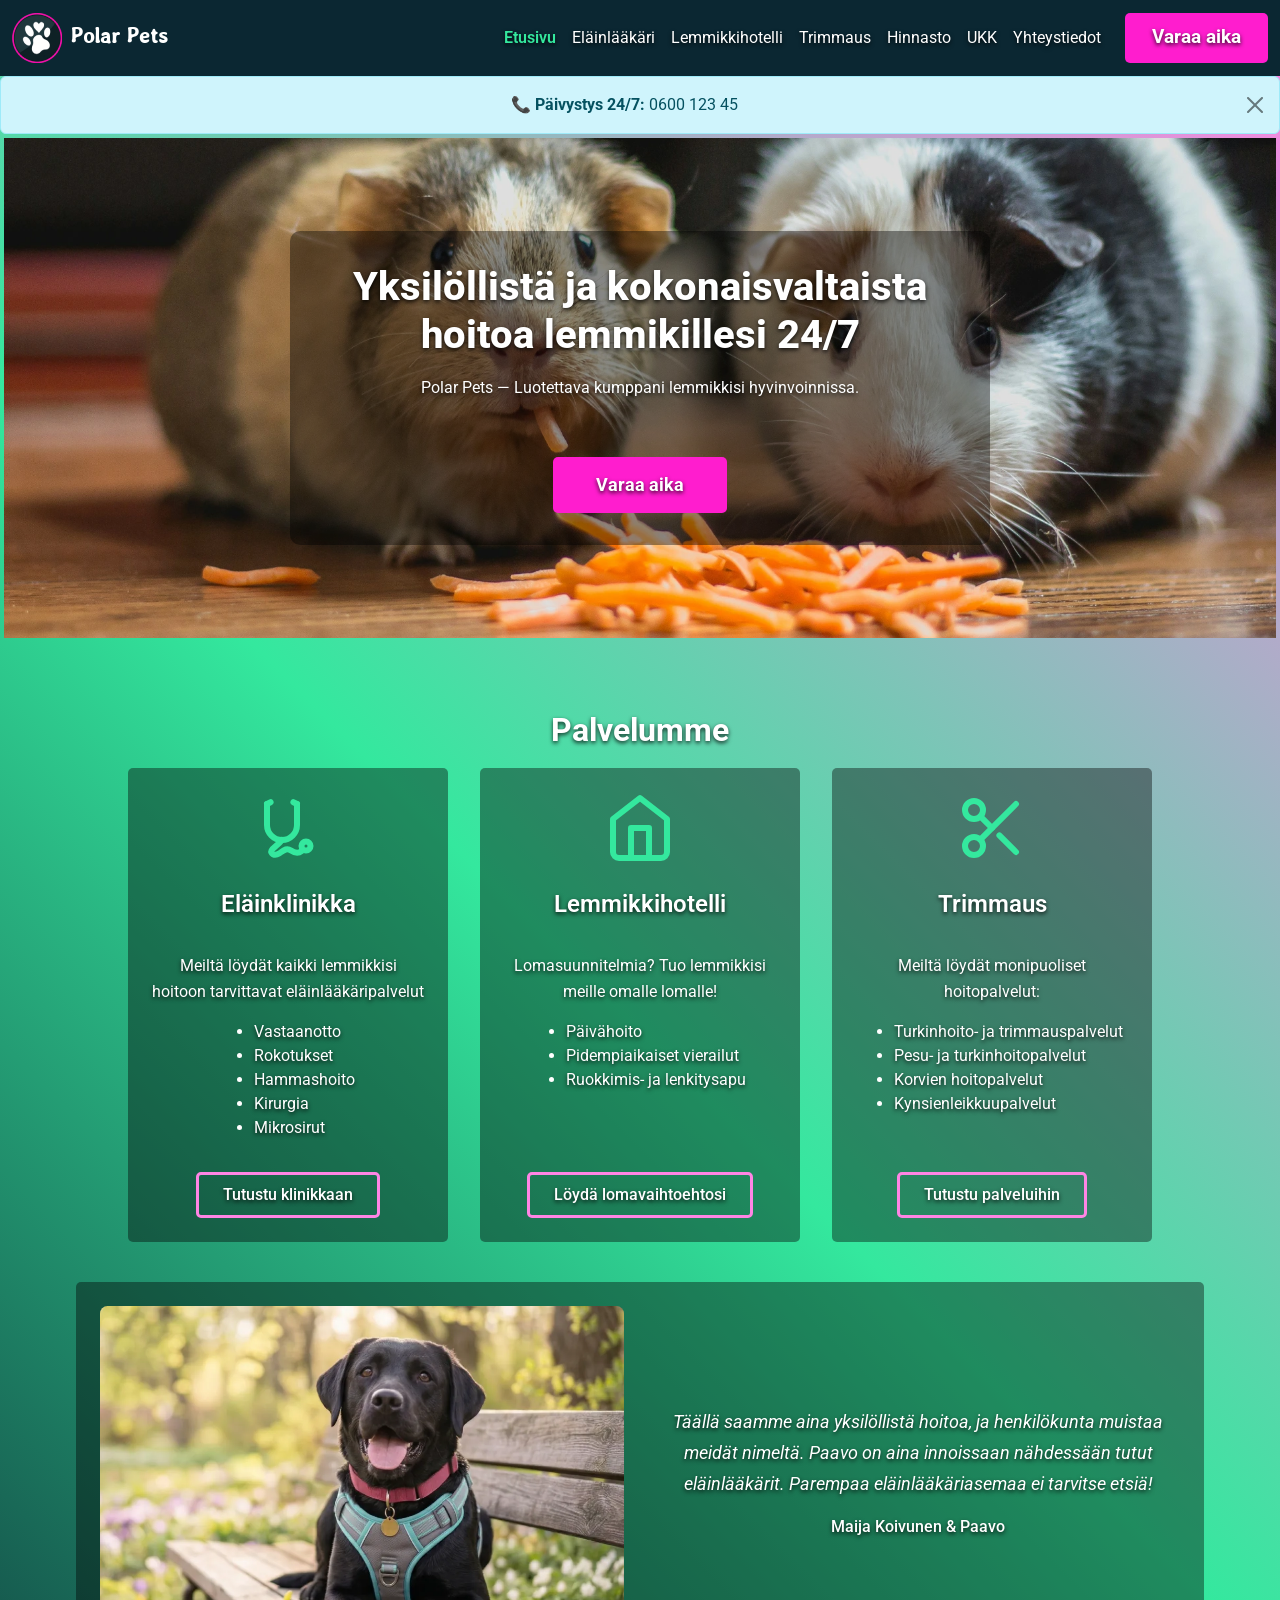
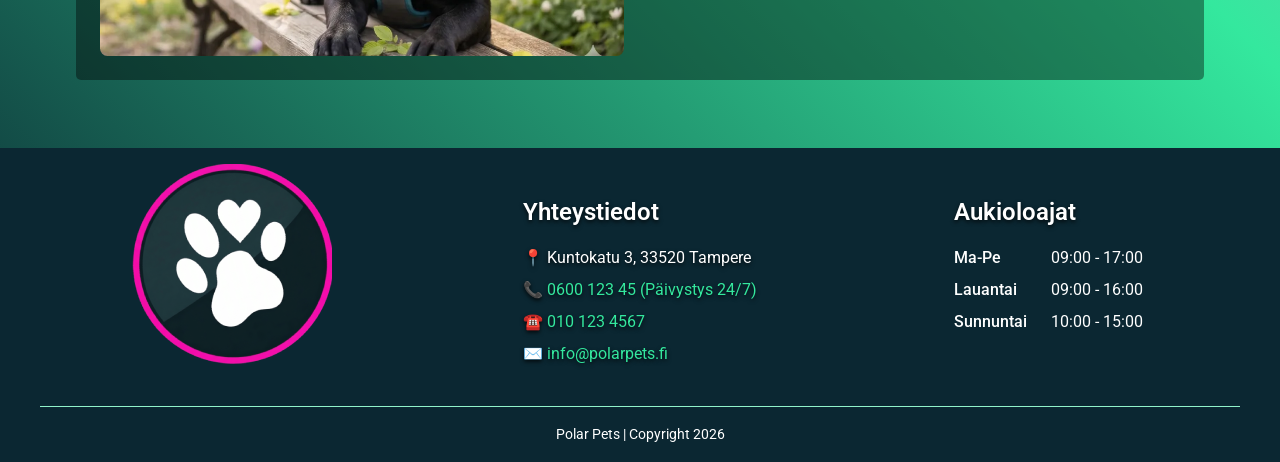
==== commit 40297fde: "Palaverin aikaiset muutokset" ====
--- a/index.html
+++ b/index.html
@@ -20,7 +20,7 @@
     <header class="bootstrap-zone">
         <nav class="navbar navbar-expand-lg navbar-dark">
             <div class="container-fluid">
-                <a class="navbar-brand" href="index.html"><img src="images/polarlogo_50px.png" alt="Polar Pets pyöreä tassulogo."> Polar Pets</a>
+                <a class="navbar-brand" href="index.html"><img src="images/polarlogo_50px.png" alt="Polar Pets pyöreä tassulogo.">Polar Pets</a>
                 <a href="html/ajanvaraus.html" class="btn btn-primary d-lg-none ms-auto me-2">Varaa aika</a>
                 <button class="navbar-toggler" type="button" data-bs-toggle="collapse" 
                         data-bs-target="#navbarNav" aria-controls="navbarNav" 
@@ -51,7 +51,7 @@
 
             <section class="hero-section">
                 <div class="hero">
-                    <img src="images/Etusivu_hero2.webp" alt="Ihminen halaamassa vanhaa kultaistanoutajaa. Taustalla on kukkulainen metsämaisema.">
+                    <img src="materiaalit/optimized-images/1920px-bonnie-kittle-MUcxe_wDurE-unsplash.webp" alt="Ihminen halaamassa vanhaa kultaistanoutajaa. Taustalla on kukkulainen metsämaisema.">
                     <div class="hero-text">
                         <h1>Yksilöllistä ja kokonais&shy;valtaista hoitoa lemmikillesi 24/7</h1>
                         <p>Polar Pets — Luotettava kumppani lemmikkisi hyvinvoinnissa.</p>
--- a/css/styles.css
+++ b/css/styles.css
@@ -37,6 +37,7 @@
     background: linear-gradient(45deg, var(--polar-primary) 0%, var(--polar-secondary), 
     var(--pets-a-glow) 100%);
 }
+
 section {
     padding: 0.25rem;
     margin-bottom: 2rem;
@@ -686,7 +687,7 @@
     gap: 1.5rem;
 }
 
-@media (min-width: 460px) {
+@media (min-width: 768px) {
     .layout-four {
         grid-template-columns: repeat(2, 1fr);
     }
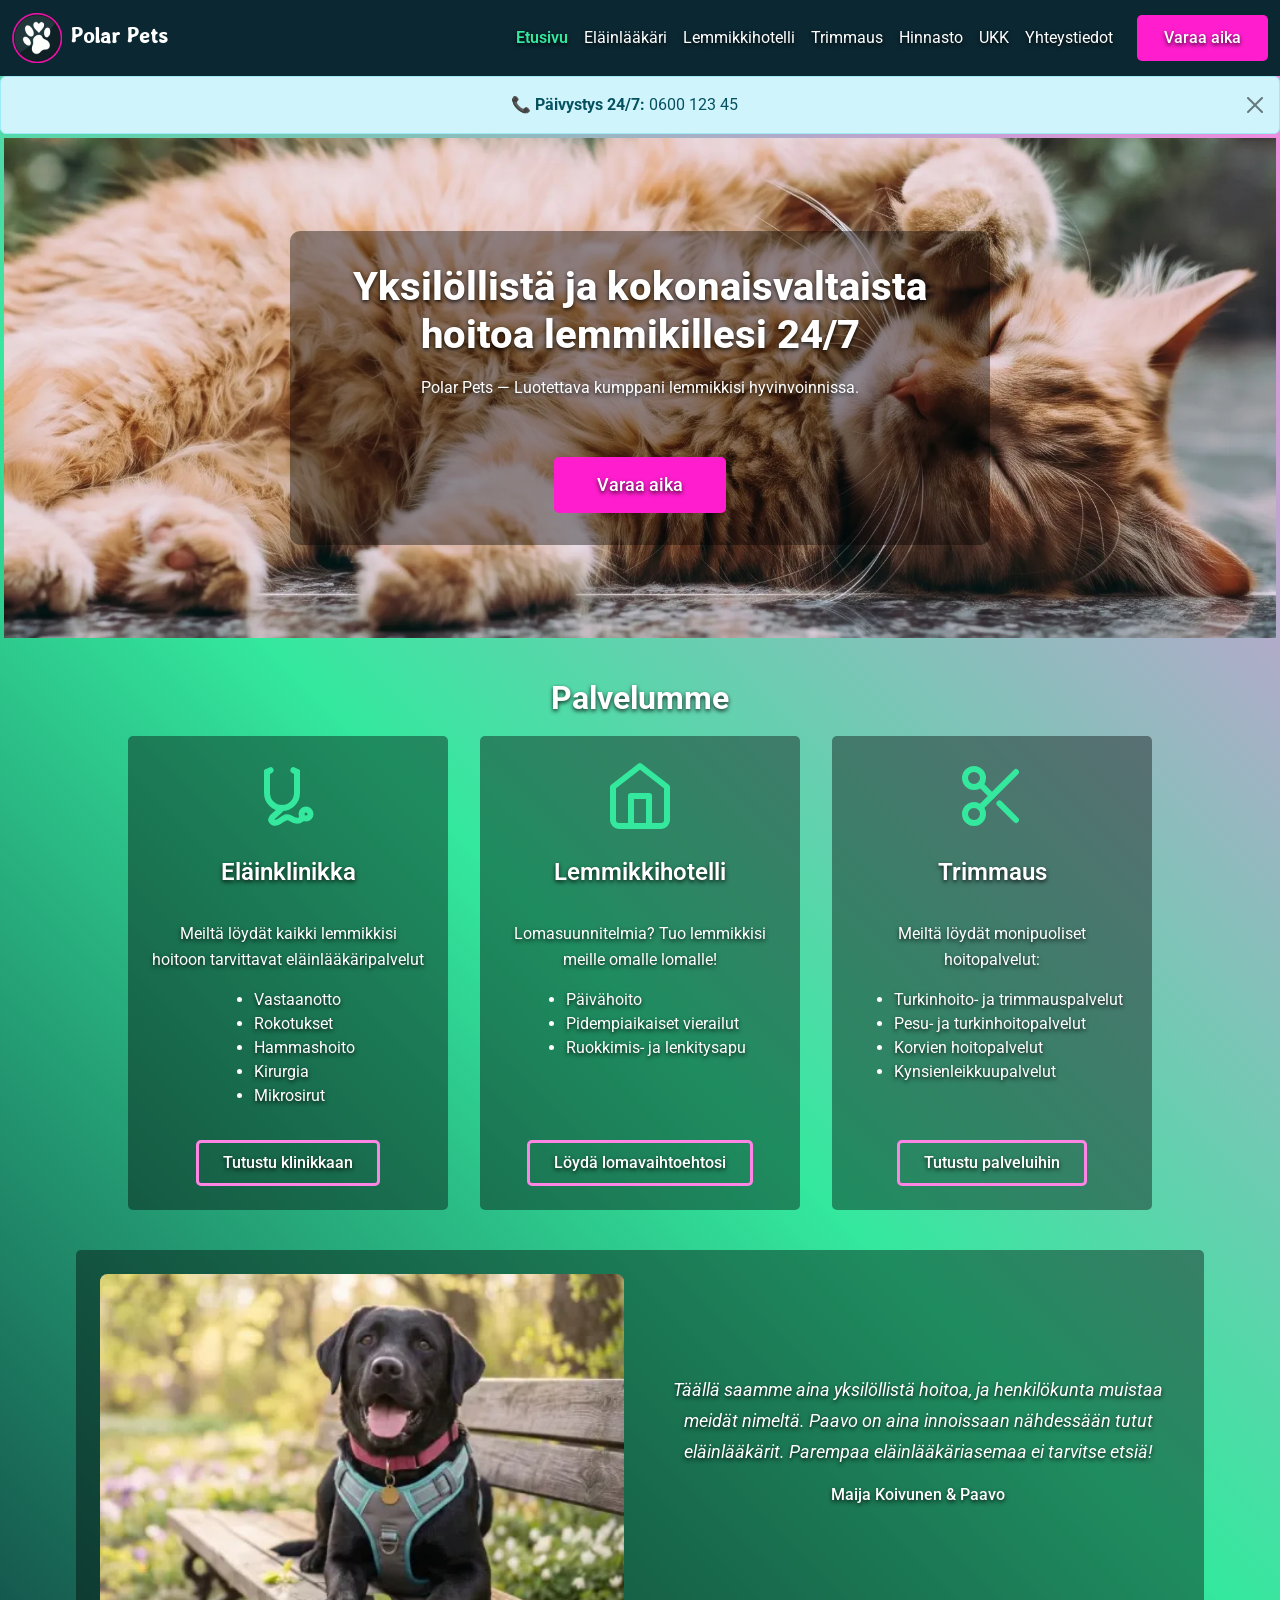
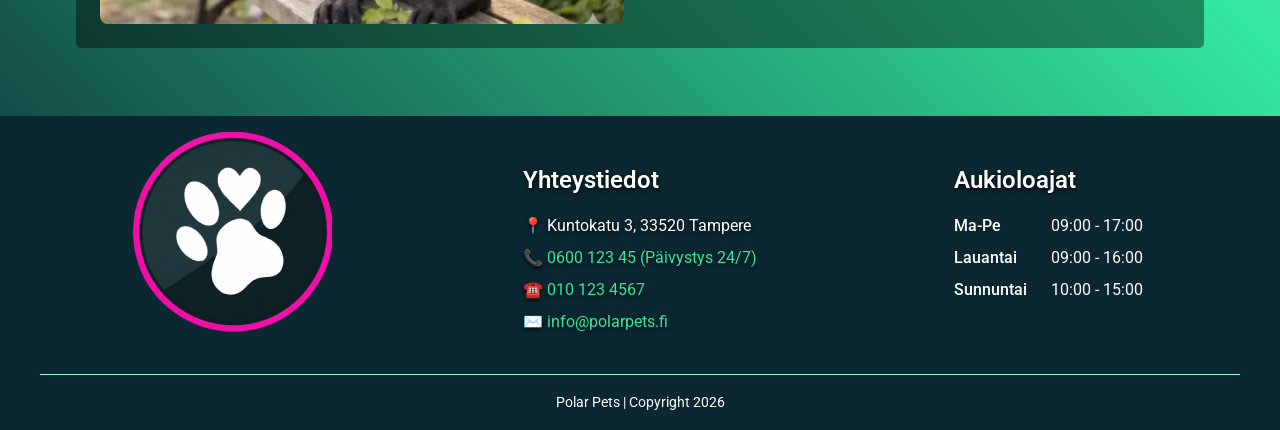
==== commit cc765699: "trimmaus/hotellikuvat + 2 hero (etusivu/lääkäri)" ====
--- a/index.html
+++ b/index.html
@@ -51,7 +51,7 @@
 
             <section class="hero-section">
                 <div class="hero">
-                    <img src="materiaalit/optimized-images/1920px-bonnie-kittle-MUcxe_wDurE-unsplash.webp" alt="Ihminen halaamassa vanhaa kultaistanoutajaa. Taustalla on kukkulainen metsämaisema.">
+                    <img src="images/1920x1080_orangecat2.webp" alt="Lähikuva oranssista kissasta nukkumassa kyljellään.">
                     <div class="hero-text">
                         <h1>Yksilöllistä ja kokonais&shy;valtaista hoitoa lemmikillesi 24/7</h1>
                         <p>Polar Pets — Luotettava kumppani lemmikkisi hyvinvoinnissa.</p>
--- a/css/styles.css
+++ b/css/styles.css
@@ -36,6 +36,7 @@
     color: var(--polar-white);
     background: linear-gradient(45deg, var(--polar-primary) 0%, var(--polar-secondary), 
     var(--pets-a-glow) 100%);
+    overflow-x: hidden;
 }
 
 section {
@@ -57,7 +58,6 @@
     font-weight: 700;       /* Bold */
     font-size: 2rem;        /* 32px */
     line-height: 1.3;
-    margin-top: 2rem;
     margin-bottom: 1rem;
 }
 h3 {
@@ -189,8 +189,7 @@
 .btn-primary {
     background-color: var(--polar-accent);
     border: 3px solid transparent;
-    font-size: 18.5px;  /*testing if this passes WebAim's wave*/
-    font-weight: bold;   /*WebAim daily scan limit exceeded. Hopefully this passes the test tomorrow*/
+    font-weight: 500;
     transition: background-color 0.3s ease;
 }
 .btn-primary:hover,
@@ -243,14 +242,8 @@
     box-shadow: 0 0 15px var(--pets-s-glow), 0 0 30px var(--pets-s-glow);
 }
 
-.card-image-wrapper{
-    width: 100%;
-    height: clamp(200px, 30vw, 350px);
-    object-fit: cover;
-    border-radius: 7.5px;
-}
-
-/* Käytä vain kotisivulla */
+
+/* Käytä korostettu palveluiden esittely */
 .index-card {
     max-width: 320px;
     display: flex;
@@ -273,6 +266,12 @@
 .index-card .btn-primary,
 .index-card .btn-secondary {
     margin-top: auto;
+}
+.index-card img {
+    width: 100%;
+    height: 188px;
+    object-fit: cover;
+    display: block;
 }
 
 .testimonial-card {
@@ -584,7 +583,6 @@
     gap: 1.5rem;
     padding: 2rem 1rem;
     position: relative;
-    overflow: hidden;
     min-height: 400px;
 }
 
@@ -592,7 +590,7 @@
     width: 100%;
     height: 100%;
     object-fit: cover;
-    object-position: center 75%;
+    object-position: 70% 40%;
     position: absolute;
     top: 0;
     left: 0;
@@ -640,6 +638,7 @@
 .layout-two {
     display: grid;
     grid-template-columns: 1fr;
+    justify-items: center;
     gap: 2rem;
 }
 
@@ -684,12 +683,14 @@
 .layout-four {
     display: grid;
     grid-template-columns: 1fr;
+    justify-items: center;
     gap: 1.5rem;
 }
 
 @media (min-width: 768px) {
     .layout-four {
         grid-template-columns: repeat(2, 1fr);
+        justify-items: center;
     }
 }
 
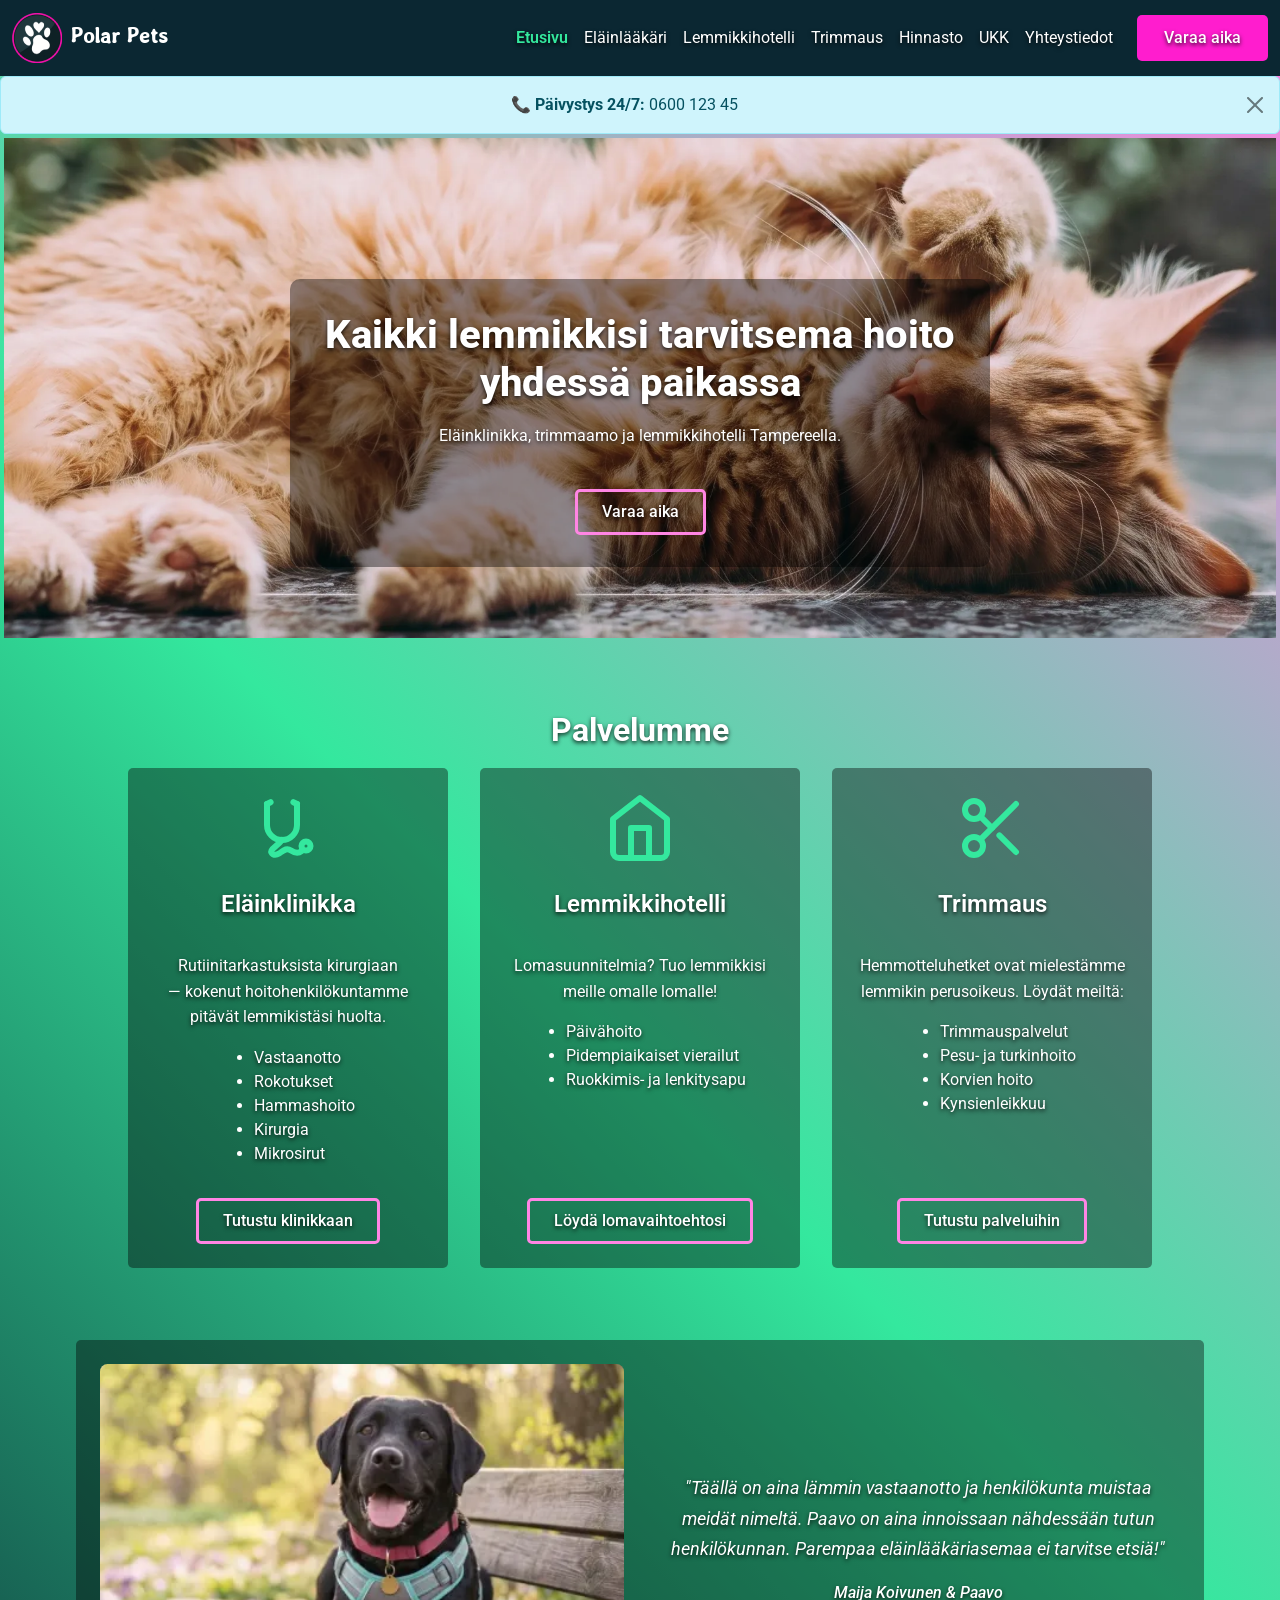
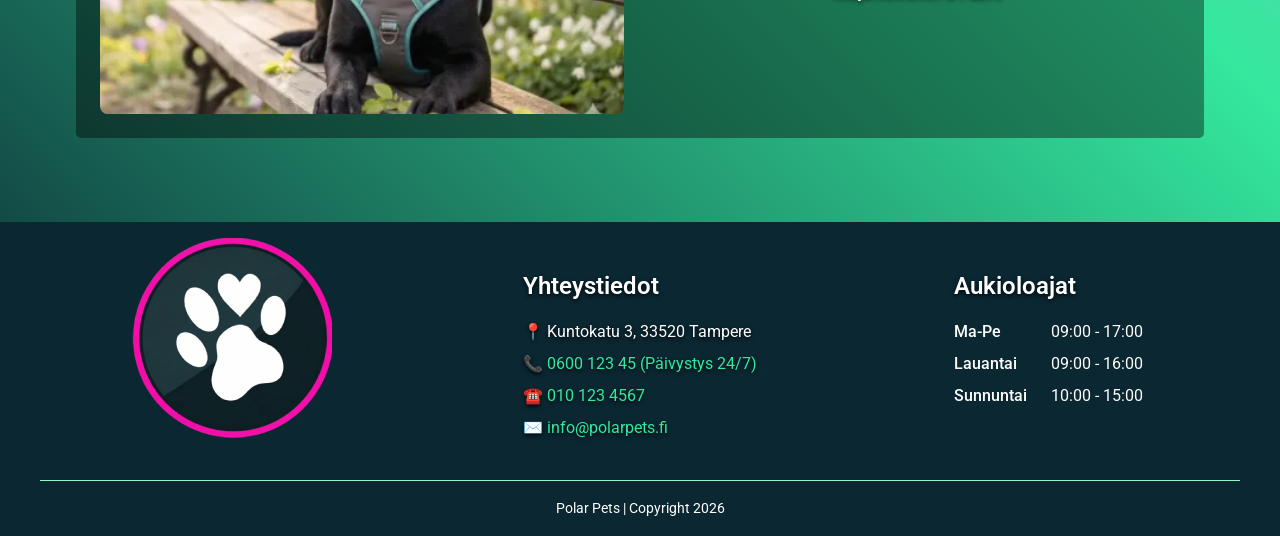
==== commit e0c5d7e4: "Lisätty 767px herokuvat, index.html viimeistelty." ====
--- a/index.html
+++ b/index.html
@@ -11,16 +11,15 @@
     <link rel="preconnect" href="https://fonts.gstatic.com" crossorigin>
     <link href="https://fonts.googleapis.com/css2?family=Stylish&display=swap" rel="stylesheet">
     <link href="https://fonts.googleapis.com/css2?family=Roboto:ital,wght@0,100..900;1,100..900&display=swap" rel="stylesheet">
-    <link href="https://cdn.jsdelivr.net/npm/bootstrap@5.3.8/dist/css/bootstrap.min.css"
-        rel="stylesheet">
+    <link href="https://cdn.jsdelivr.net/npm/bootstrap@5.3.8/dist/css/bootstrap.min.css" rel="stylesheet">
     <link rel="stylesheet" href="css/styles.css">
 </head>
+
 <body>
-    
     <header class="bootstrap-zone">
         <nav class="navbar navbar-expand-lg navbar-dark">
             <div class="container-fluid">
-                <a class="navbar-brand" href="index.html"><img src="images/polarlogo_50px.png" alt="Polar Pets pyöreä tassulogo.">Polar Pets</a>
+                <a class="navbar-brand" href="index.html"><img src="images/polarlogo_50px.png" alt="Polar Pets pyöreä, pieni tassulogo.">Polar Pets</a>
                 <a href="html/ajanvaraus.html" class="btn btn-primary d-lg-none ms-auto me-2">Varaa aika</a>
                 <button class="navbar-toggler" type="button" data-bs-toggle="collapse" 
                         data-bs-target="#navbarNav" aria-controls="navbarNav" 
@@ -41,111 +40,115 @@
                 <a href="html/ajanvaraus.html" class="btn-primary d-none d-lg-inline-block ms-3">Varaa aika</a>
             </div>
         </nav>
+
         <div class="alert alert-info alert-dismissible fade show m-0 text-center" role="alert">
-            <strong>📞 Päivystys 24/7:</strong> 0600 123 45<button type="button" class="btn-close" data-bs-dismiss="alert" aria-label="Close"></button>
+            <strong>📞 Päivystys 24/7:</strong> 0600 123 45
+            <button type="button" class="btn-close" data-bs-dismiss="alert" aria-label="Close"></button>
         </div>
     </header>
+    
+    <main class="site-grid">
 
-    <div class="site-grid">
-        <main class="content-area">
+        <section class="hero-section">
+            <div class="hero">
+                <picture>
+                    <source media="(min-width: 768px)" srcset="images/1920x1080_orangecat2.webp">
+                    <source media="(max-width: 767px)" srcset="images/767_etusivu.webp">
+                    <img src="images/1920x1080_orangecat2.webp" 
+                    alt="Lähikuva oranssista kissasta nukkumassa kyljellään ulkona kiiltävällä kivilattialla.">
+                </picture>
+                <div class="hero-text">
+                    <h1>Kaikki lemmikkisi tarvitsema hoito yhdessä paikassa</h1>
+                    <p>Eläinklinikka, trimmaamo ja lemmikkihotelli Tampereella.</p>
+                    <a href="html/ajanvaraus.html" class="btn-secondary">Varaa aika</a>
+                </div>    
+            </div>
+        </section>
+        
+        <section class="content-box">
+            <h2>Palvelumme</h2>
+            <div class="layout-three">
+                <div class="index-card">
+                    <svg class="icon" aria-hidden="true" viewBox="0 0 24 24" 
+                    fill="none" stroke="currentColor" stroke-width="2" 
+                    stroke-linecap="round" stroke-linejoin="round">
+                    <path d="M5 4v7a5 5 0 0 0 10 0V4"/>
+                    <line x1="5" y1="4" x2="6.2" y2="3.4"/>
+                    <line x1="15" y1="4" x2="13.8" y2="3.4"/>
+                    <path d="M10 16c-1.5 2-3 2.5-3.5 3.5s1 2 2.5 1 2.5-2 4-1 2.5 1 3.5.2"/>
+                    <circle cx="18" cy="18" r="1.5"/>
+                    </svg>
+                    <h3>Eläinklinikka</h3>
+                    <p>Rutiinitarkastuksista kirurgiaan <br>— kokenut hoitohenkilökuntamme pitävät lemmikistäsi huolta.</p>
+                        <ul>
+                            <li>Vastaanotto</li>
+                            <li>Rokotukset</li>
+                            <li>Hammashoito</li>
+                            <li>Kirurgia</li>
+                            <li>Mikrosirut</li>
+                        </ul>
+                    <a href="html/elainlaakari.html" class="btn-secondary">Tutustu klinikkaan</a>
+                </div>
 
-            <section class="hero-section">
-                <div class="hero">
-                    <img src="images/1920x1080_orangecat2.webp" alt="Lähikuva oranssista kissasta nukkumassa kyljellään.">
-                    <div class="hero-text">
-                        <h1>Yksilöllistä ja kokonais&shy;valtaista hoitoa lemmikillesi 24/7</h1>
-                        <p>Polar Pets — Luotettava kumppani lemmikkisi hyvinvoinnissa.</p>
-                        <a href="html/ajanvaraus.html" class="btn-primary">Varaa aika</a>
-                    </div>    
+                <div class="index-card">
+                    <svg class="icon" aria-hidden="true" viewBox="0 0 24 24" 
+                    fill="none" stroke="currentColor" stroke-width="2" 
+                    stroke-linecap="round" stroke-linejoin="round">
+                    <path d="M3 9l9-7 9 7v11a2 2 0 0 1-2 2H5a2 2 0 0 1-2-2z"></path>
+                    <polyline points="9 22 9 12 15 12 15 22"></polyline>
+                    </svg>
+                    <h3>Lemmikkihotelli</h3>
+                    <p>Lomasuunnitelmia? Tuo lemmikkisi meille omalle lomalle!</p>
+                        <ul>
+                            <li>Päivähoito</li>
+                            <li>Pidempiaikaiset vierailut</li>
+                            <li>Ruokkimis- ja lenkitysapu</li>
+                        </ul>
+                    <a href="html/lemmikkihotelli.html" class="btn-secondary">Löydä lomavaihtoehtosi</a>
                 </div>
-            </section>
-            
 
-                <section class="content-box">
-                    <h2>Palvelumme</h2>
-                    <div class="layout-three">
-                        <div class="index-card">
-                            <svg class="icon" aria-hidden="true" viewBox="0 0 24 24" 
-                            fill="none" stroke="currentColor" stroke-width="2" 
-                            stroke-linecap="round" stroke-linejoin="round">
-                            <path d="M5 4v7a5 5 0 0 0 10 0V4"/>
-                            <line x1="5" y1="4" x2="6.2" y2="3.4"/>
-                            <line x1="15" y1="4" x2="13.8" y2="3.4"/>
-                            <path d="M10 16c-1.5 2-3 2.5-3.5 3.5s1 2 2.5 1 2.5-2 4-1 2.5 1 3.5.2"/>
-                            <circle cx="18" cy="18" r="1.5"/>
-                            </svg>
-                            <h3>Eläinklinikka</h3>
-                            <p>Meiltä löydät kaikki lemmikkisi hoitoon tarvittavat eläinlääkäripalvelut</p>
-                                <ul>
-                                    <li>Vastaanotto</li>
-                                    <li>Rokotukset</li>
-                                    <li>Hammashoito</li>
-                                    <li>Kirurgia</li>
-                                    <li>Mikrosirut</li>
-                                </ul>
-                            <a href="html/elainlaakari.html" class="btn-secondary">Tutustu klinikkaan</a>
-                        </div>
+                <div class="index-card">
+                    <svg class="icon" aria-hidden="true" viewBox="0 0 24 24" 
+                    fill="none" stroke="currentColor" stroke-width="2" 
+                    stroke-linecap="round" stroke-linejoin="round">
+                    <circle cx="6" cy="6" r="3"></circle>
+                    <circle cx="6" cy="18" r="3"></circle>
+                    <line x1="20" y1="4" x2="8.12" y2="15.88"></line>
+                    <line x1="14.47" y1="14.48" x2="20" y2="20"></line>
+                    <line x1="8.12" y1="8.12" x2="12" y2="12"></line>
+                    </svg>
+                    <h3>Trimmaus</h3>
+                    <p>Hemmotteluhetket ovat mielestämme lemmikin perusoikeus. Löydät meiltä:</p>
+                        <ul>
+                            <li>Trimmauspalvelut</li>
+                            <li>Pesu- ja turkinhoito</li>
+                            <li>Korvien hoito</li>
+                            <li>Kynsienleikkuu</li>
+                        </ul>
+                    <a href="html/trimmaus.html" class="btn-secondary">Tutustu palveluihin</a>
+                </div>
+            </div>
+        </section>
 
-                        <div class="index-card">
-                            <svg class="icon" aria-hidden="true" viewBox="0 0 24 24" 
-                            fill="none" stroke="currentColor" stroke-width="2" 
-                            stroke-linecap="round" stroke-linejoin="round" 
-                            class="feather feather-home">
-                            <path d="M3 9l9-7 9 7v11a2 2 0 0 1-2 2H5a2 2 0 0 1-2-2z"></path>
-                            <polyline points="9 22 9 12 15 12 15 22"></polyline>
-                            </svg>
-                            <h3>Lemmikkihotelli</h3>
-                            <p>Lomasuunnitelmia? Tuo lemmikkisi meille omalle lomalle!</p>
-                                <ul>
-                                    <li>Päivähoito</li>
-                                    <li>Pidempiaikaiset vierailut</li>
-                                    <li>Ruokkimis- ja lenkitysapu</li>
-                                </ul>
-                            <a href="html/lemmikkihotelli.html" class="btn-secondary">Löydä lomavaihtoehtosi</a>
-                        </div>
-
-                        <div class="index-card">
-                            <svg class="icon" aria-hidden="true" viewBox="0 0 24 24" 
-                            fill="none" stroke="currentColor" stroke-width="2" 
-                            stroke-linecap="round" stroke-linejoin="round" 
-                            class="feather feather-scissors">
-                            <circle cx="6" cy="6" r="3"></circle>
-                            <circle cx="6" cy="18" r="3"></circle>
-                            <line x1="20" y1="4" x2="8.12" y2="15.88"></line>
-                            <line x1="14.47" y1="14.48" x2="20" y2="20"></line>
-                            <line x1="8.12" y1="8.12" x2="12" y2="12"></line>
-                            </svg>
-                            <h3>Trimmaus</h3>
-                            <p>Meiltä löydät monipuoliset hoitopalvelut:</p>
-                                <ul>
-                                    <li>Turkinhoito- ja trimmauspalvelut</li>
-                                    <li>Pesu- ja turkinhoitopalvelut</li>
-                                    <li>Korvien hoitopalvelut</li>
-                                    <li>Kynsienleikkuupalvelut</li>
-                                </ul>
-                            <a href="html/trimmaus.html" class="btn-secondary">Tutustu palveluihin</a>
-                        </div>
-                    </div>
-                </section>
-
-                <section class="testimonials">
-                    <div class="testimonial-card layout-two">
-                        <img src="images/Testimonial_cropped.webp" alt="">
-                        <figure>
-                            <blockquote>Täällä saamme aina yksilöllistä hoitoa, ja henkilökunta muistaa meidät nimeltä. Paavo 
-                            on aina innoissaan nähdessään tutut eläinlääkärit. Parempaa eläinlääkäriasemaa ei tarvitse etsiä!</blockquote>
-                            <figcaption>Maija Koivunen & Paavo</figcaption>
-                        </figure>
-                    </div>
-                </section>
-            
-        </main>
-    </div>
+        <section class="testimonials">
+            <figure class="testimonial-card layout-two">
+                <img src="images/Testimonial_cropped.webp" 
+                alt="Musta labradorinnoutaja makaa puistonpenkillä auringonpaisteessa.">
+                <div>
+                    <blockquote>"Täällä on aina lämmin vastaanotto ja henkilökunta muistaa meidät nimeltä. Paavo 
+                    on aina innoissaan nähdessään tutun henkilökunnan. Parempaa eläinlääkäriasemaa ei tarvitse etsiä!"</blockquote>
+                    <figcaption><cite>Maija Koivunen & Paavo</cite></figcaption>
+                </div>
+            </figure> 
+        </section>
+        
+    </main>
+    
 
     <footer class="footer">
         <div class="footer-wrapper">
             <div class="footer-logo">
-                <img src="images/polarlogo_200px.png" alt="Polar Pets pyöreä tassulogo">
+                <img src="images/polarlogo_200px.png" alt="Polar Pets pyöreä, iso tassulogo">
             </div>
             <div class="footer-contact">
                 <h3>Yhteystiedot</h3>
--- a/css/styles.css
+++ b/css/styles.css
@@ -613,7 +613,7 @@
 .hero-text p {
     font-size: clamp(0.9rem, 2vw, 1rem);
 }
-.hero-text .btn-primary {
+.hero-text .btn-secondary {
     margin-top: 1.5rem;
     font-size: 1rem;
 }
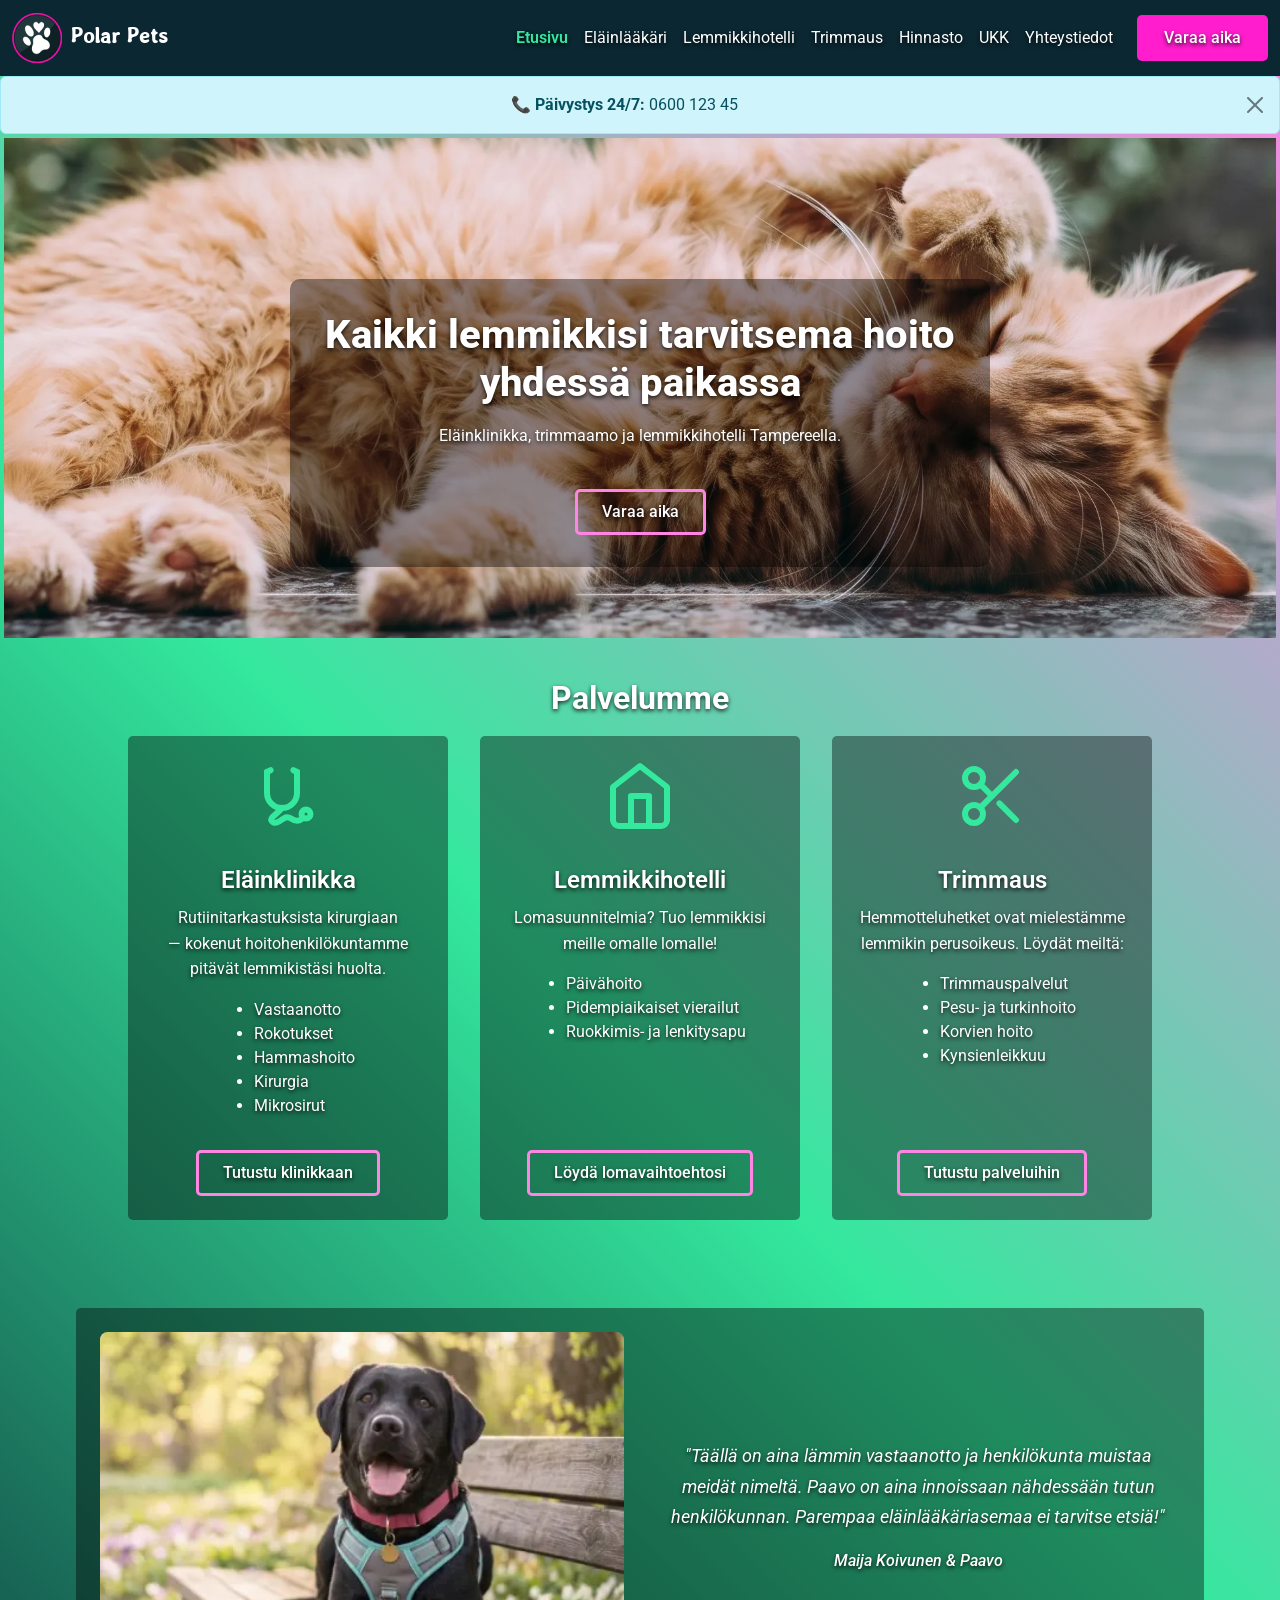
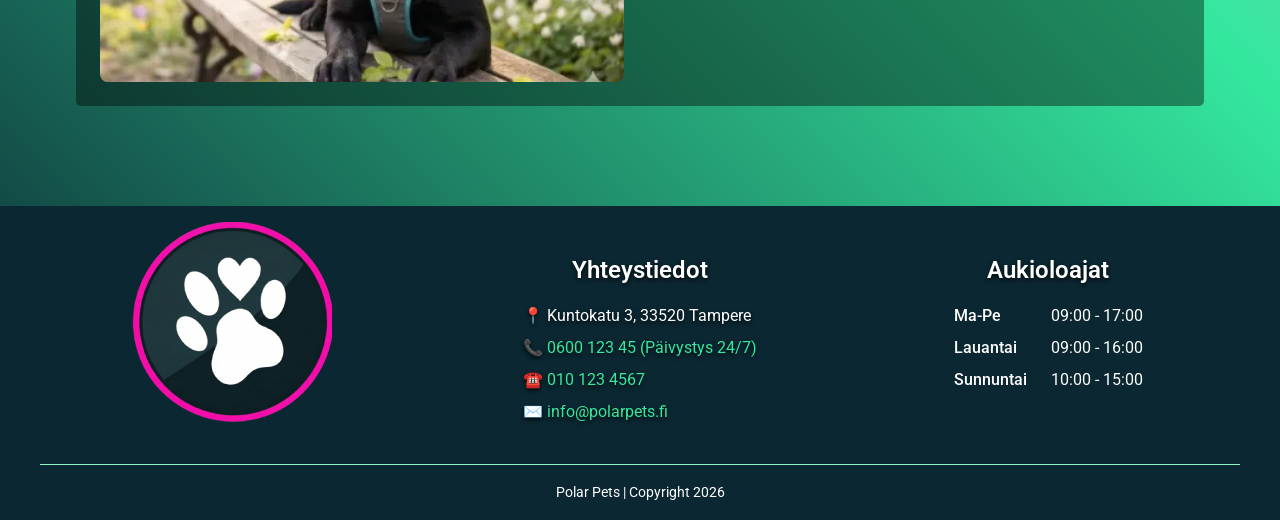
==== commit 4c61f220: "Hero irroitettu <main>:sta. NYT html on done." ====
--- a/index.html
+++ b/index.html
@@ -47,24 +47,23 @@
         </div>
     </header>
     
-    <main class="site-grid">
+    <section class="hero-section">
+        <div class="hero">
+            <picture>
+                <source media="(min-width: 768px)" srcset="images/1920x1080_orangecat2.webp">
+                <source media="(max-width: 767px)" srcset="images/767_etusivu.webp">
+                <img src="images/1920x1080_orangecat2.webp" 
+                alt="Lähikuva oranssista kissasta nukkumassa kyljellään ulkona kiiltävällä kivilattialla.">
+            </picture>
+            <div class="hero-text">
+                <h1>Kaikki lemmikkisi tarvitsema hoito yhdessä paikassa</h1>
+                <p>Eläinklinikka, trimmaamo ja lemmikkihotelli Tampereella.</p>
+                <a href="html/ajanvaraus.html" class="btn-secondary">Varaa aika</a>
+            </div>    
+        </div>
+    </section>
 
-        <section class="hero-section">
-            <div class="hero">
-                <picture>
-                    <source media="(min-width: 768px)" srcset="images/1920x1080_orangecat2.webp">
-                    <source media="(max-width: 767px)" srcset="images/767_etusivu.webp">
-                    <img src="images/1920x1080_orangecat2.webp" 
-                    alt="Lähikuva oranssista kissasta nukkumassa kyljellään ulkona kiiltävällä kivilattialla.">
-                </picture>
-                <div class="hero-text">
-                    <h1>Kaikki lemmikkisi tarvitsema hoito yhdessä paikassa</h1>
-                    <p>Eläinklinikka, trimmaamo ja lemmikkihotelli Tampereella.</p>
-                    <a href="html/ajanvaraus.html" class="btn-secondary">Varaa aika</a>
-                </div>    
-            </div>
-        </section>
-        
+    <main class="site-grid">    
         <section class="content-box">
             <h2>Palvelumme</h2>
             <div class="layout-three">
@@ -140,8 +139,7 @@
                     <figcaption><cite>Maija Koivunen & Paavo</cite></figcaption>
                 </div>
             </figure> 
-        </section>
-        
+        </section> 
     </main>
     
 
--- a/css/styles.css
+++ b/css/styles.css
@@ -41,7 +41,7 @@
 
 section {
     padding: 0.25rem;
-    margin-bottom: 2rem;
+    margin-bottom: 3rem;
 }
 
 /* --- TYPOGRAPHY --- Headings - Roboto ExtraBold/Bold/Medium for hierarchy */
@@ -228,6 +228,17 @@
     height: 72px;
     width: auto;
     color: var(--polar-secondary);
+    margin-bottom: 2rem;
+}
+
+.index-card img,
+.service-card img {
+    width: 100%;
+    height: 188px;
+    object-fit: cover;
+    display: block;
+    margin-bottom: 2rem;
+    border-radius: 7.5px;
 }
 
 /* Käytä: palveluiden esittely, henkilöprofiilit, käyttäjien suositukset, yms. */
@@ -256,9 +267,8 @@
     transform: scale(1.025);
     box-shadow: 0 0 15px var(--polar-secondary), 0 0 30px var(--pets-s-glow);    
 }
-.index-card h3 {
-    text-align: center;
-    padding: 1.5rem;
+.index-card h2, h3 {
+    text-align: center;
 }
 .index-card p {
     text-align: center;
@@ -266,12 +276,6 @@
 .index-card .btn-primary,
 .index-card .btn-secondary {
     margin-top: auto;
-}
-.index-card img {
-    width: 100%;
-    height: 188px;
-    object-fit: cover;
-    display: block;
 }
 
 .testimonial-card {
@@ -652,6 +656,7 @@
 .layout-two-masonry {
     column-count: 1;
     column-gap: 2rem;
+    justify-items: center;
 }
 
 @media (min-width: 768px) {
@@ -665,6 +670,7 @@
     display: grid;
     grid-template-columns: 1fr;
     gap: 2rem;
+    justify-items: center;
 }
 
 @media (min-width: 768px) {
@@ -690,7 +696,6 @@
 @media (min-width: 768px) {
     .layout-four {
         grid-template-columns: repeat(2, 1fr);
-        justify-items: center;
     }
 }
 
